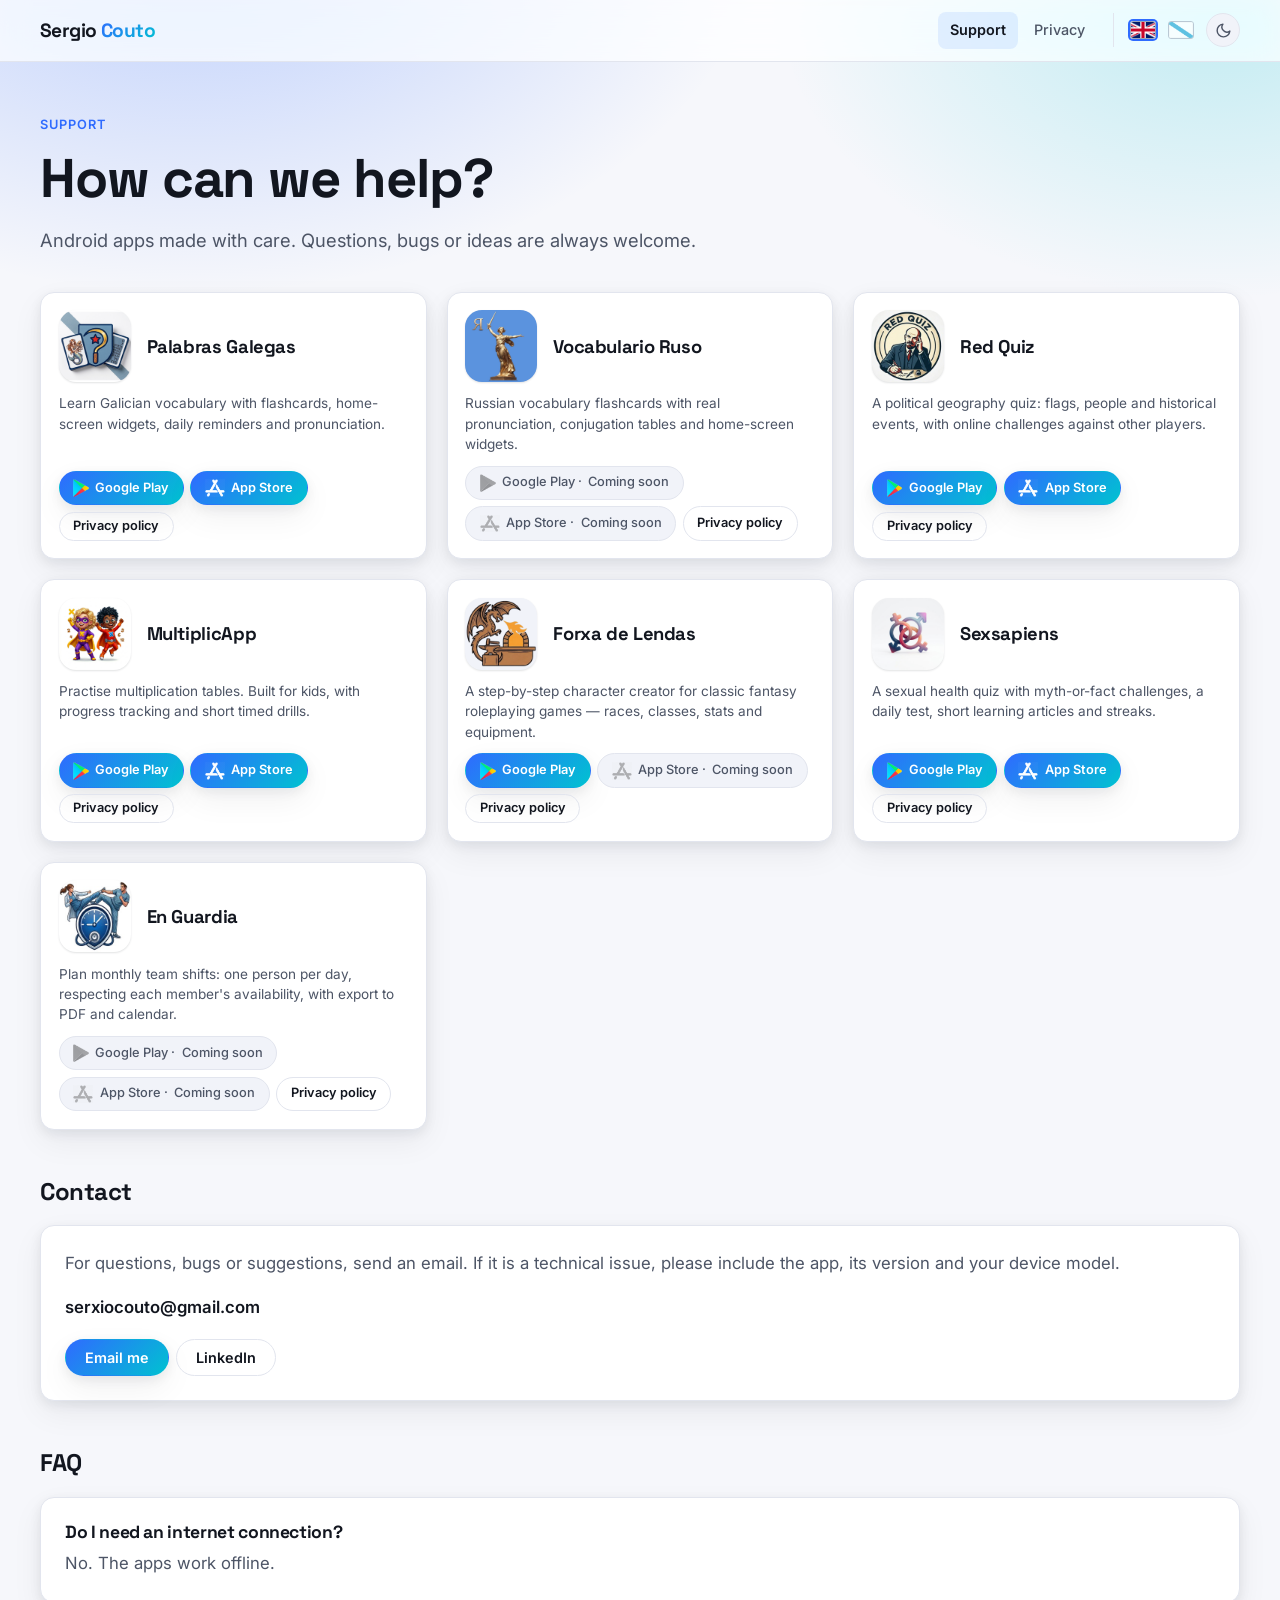
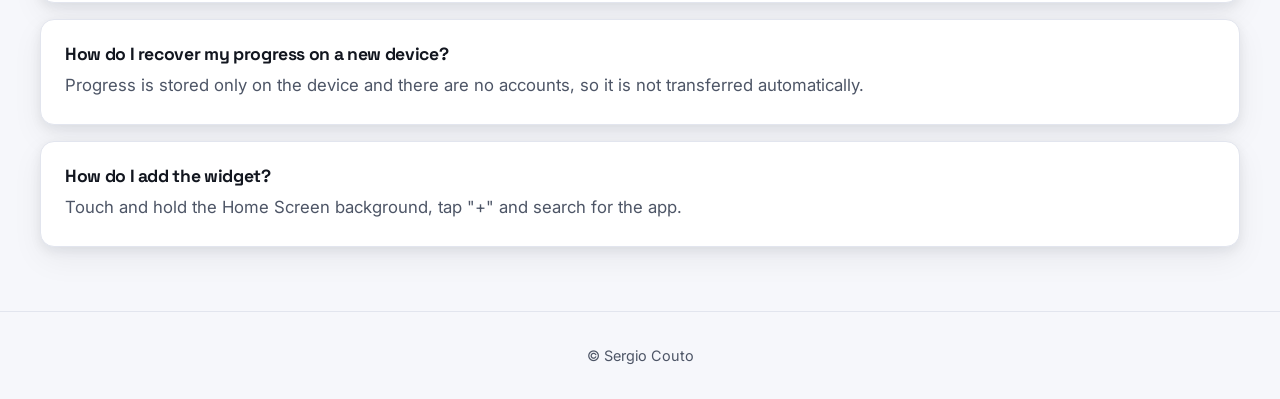
==== index.html @ 037d5708 "red quiz appstore" ====
<!doctype html>
<html lang="en"><head><meta charset="utf-8"><meta name="viewport" content="width=device-width,initial-scale=1">
<title>Support · Sergio Couto</title>
<meta name="description" content="Support for Palabras Galegas, Vocabulario Ruso, Red Quiz, MultiplicApp, Forxa de Lendas, Sexsapiens and En Guardia.">
<meta name="theme-color" content="#2f6bff">
<script>(function(){var t=null;try{t=localStorage.getItem("theme");}catch(e){}if(t==="dark"||t==="light"){document.documentElement.dataset.theme=t;}})();</script>
<link rel="preconnect" href="https://fonts.googleapis.com"><link rel="preconnect" href="https://fonts.gstatic.com" crossorigin>
<link rel="stylesheet" href="https://fonts.googleapis.com/css2?family=Inter:wght@400;500;600&family=Space+Grotesk:wght@600;700&display=swap">
<link rel="stylesheet" href="style.css">
<script src="app.js" defer></script>
</head><body>
<header class="site-header"><div class="header-inner">
<a class="wordmark" href="index.html">Sergio <span>Couto</span></a>
<nav>
<a href="index.html" aria-current="page" data-i18n="navSupport">Support</a>
<a href="privacy.html" data-i18n="navPrivacy">Privacy</a>
</nav>
<div class="controls">
<div class="lang" role="group" data-i18n-aria="langLabel" aria-label="Language">
<button type="button" data-lang="en" aria-pressed="false" aria-label="English"><img src="images/uk.png" alt="English" width="26" height="18"></button>
<button type="button" data-lang="gl" aria-pressed="false" aria-label="Galego"><img src="images/gz.png" alt="Galego" width="26" height="18"></button>
</div>
<button type="button" class="theme" data-i18n-aria="themeLabel" aria-label="Switch between light and dark theme">
<svg class="moon" viewBox="0 0 24 24" fill="none" stroke="currentColor" stroke-width="2" stroke-linecap="round" stroke-linejoin="round" aria-hidden="true"><path d="M21 12.79A9 9 0 1 1 11.21 3 7 7 0 0 0 21 12.79z"/></svg>
<svg class="sun" viewBox="0 0 24 24" fill="none" stroke="currentColor" stroke-width="2" stroke-linecap="round" stroke-linejoin="round" aria-hidden="true"><circle cx="12" cy="12" r="4"/><path d="M12 2v2M12 20v2M4.93 4.93l1.41 1.41M17.66 17.66l1.41 1.41M2 12h2M20 12h2M6.34 17.66l-1.41 1.41M19.07 4.93l-1.41 1.41"/></svg>
</button></div></div></header>
<main>
<span class="eyebrow" data-i18n="sEyebrow">Support</span>
<h1 data-i18n="sTitle">How can we help?</h1>
<p class="lead" data-i18n="sLead">Android apps made with care. Questions, bugs or ideas are always welcome.</p>
<div class="apps">
<article class="app"><div class="app-head"><img src="images/galician.png" alt="" width="56" height="56"><h3>Palabras Galegas</h3></div>
<p data-i18n="dGal">Learn Galician vocabulary with flashcards, home-screen widgets, daily reminders and pronunciation.</p>
<div class="stores"><a class="btn btn--primary" href="https://play.google.com/store/apps/details?id=com.cards.galician" target="_blank" rel="noopener noreferrer"><img class="store-ico" src="images/google-play.png" alt="" aria-hidden="true">Google Play</a><a class="btn btn--primary" href="https://apps.apple.com/app/id6819353500" target="_blank" rel="noopener noreferrer"><img class="store-ico" src="images/app-store.png" alt="" aria-hidden="true">App Store</a><a class="btn btn--ghost" href="privacy-palabras-galegas.html" data-i18n="btnPriv">Privacy policy</a></div></article>
<article class="app"><div class="app-head"><img src="images/russian.png" alt="" width="56" height="56"><h3>Vocabulario Ruso</h3></div>
<p data-i18n="dRus">Russian vocabulary flashcards with real pronunciation, conjugation tables and home-screen widgets.</p>
<div class="stores"><span class="btn btn--soon" aria-disabled="true"><img class="store-ico" src="images/google-play.png" alt="" aria-hidden="true">Google Play · <span data-i18n="soon">Coming soon</span></span><span class="btn btn--soon" aria-disabled="true"><img class="store-ico" src="images/app-store.png" alt="" aria-hidden="true">App Store · <span data-i18n="soon">Coming soon</span></span><a class="btn btn--ghost" href="privacy-vocabulario-ruso.html" data-i18n="btnPriv">Privacy policy</a></div></article>
<article class="app"><div class="app-head"><img src="images/redquiz.png" alt="" width="56" height="56"><h3>Red Quiz</h3></div>
<p data-i18n="dRed">A political geography quiz: flags, people and historical events, with online challenges against other players.</p>
<div class="stores"><a class="btn btn--primary" href="https://play.google.com/store/apps/details?id=com.redquiz" target="_blank" rel="noopener noreferrer"><img class="store-ico" src="images/google-play.png" alt="" aria-hidden="true">Google Play</a><a class="btn btn--primary" href="https://apps.apple.com/app/id6819597743" target="_blank" rel="noopener noreferrer"><img class="store-ico" src="images/app-store.png" alt="" aria-hidden="true">App Store</a><a class="btn btn--ghost" href="privacy-red-quiz.html" data-i18n="btnPriv">Privacy policy</a></div></article>
<article class="app"><div class="app-head"><img src="images/multiplica.png" alt="" width="56" height="56"><h3>MultiplicApp</h3></div>
<p data-i18n="dMul">Practise multiplication tables. Built for kids, with progress tracking and short timed drills.</p>
<div class="stores"><a class="btn btn--primary" href="https://play.google.com/store/apps/details?id=com.aprende.multiplica" target="_blank" rel="noopener noreferrer"><img class="store-ico" src="images/google-play.png" alt="" aria-hidden="true">Google Play</a><a class="btn btn--primary" href="https://apps.apple.com/app/id6820930374" target="_blank" rel="noopener noreferrer"><img class="store-ico" src="images/app-store.png" alt="" aria-hidden="true">App Store</a><a class="btn btn--ghost" href="privacy-multiplicapp.html" data-i18n="btnPriv">Privacy policy</a></div></article>
<article class="app"><div class="app-head"><img src="images/forxarpg.png" alt="" width="56" height="56"><h3>Forxa de Lendas</h3></div>
<p data-i18n="dFor">A step-by-step character creator for classic fantasy roleplaying games — races, classes, stats and equipment.</p>
<div class="stores"><a class="btn btn--primary" href="https://play.google.com/store/apps/details?id=com.forja.rpg" target="_blank" rel="noopener noreferrer"><img class="store-ico" src="images/google-play.png" alt="" aria-hidden="true">Google Play</a><span class="btn btn--soon" aria-disabled="true"><img class="store-ico" src="images/app-store.png" alt="" aria-hidden="true">App Store · <span data-i18n="soon">Coming soon</span></span><a class="btn btn--ghost" href="privacy-forxa-de-lendas.html" data-i18n="btnPriv">Privacy policy</a></div></article>
<article class="app"><div class="app-head"><img src="images/sexsapiens.png" alt="" width="56" height="56"><h3>Sexsapiens</h3></div>
<p data-i18n="dSex">A sexual health quiz with myth-or-fact challenges, a daily test, short learning articles and streaks.</p>
<div class="stores"><a class="btn btn--primary" href="https://play.google.com/store/apps/details?id=com.sexsapiens" target="_blank" rel="noopener noreferrer"><img class="store-ico" src="images/google-play.png" alt="" aria-hidden="true">Google Play</a><a class="btn btn--primary" href="https://apps.apple.com/app/id6820930297" target="_blank" rel="noopener noreferrer"><img class="store-ico" src="images/app-store.png" alt="" aria-hidden="true">App Store</a><a class="btn btn--ghost" href="privacy-sexsapiens.html" data-i18n="btnPriv">Privacy policy</a></div></article>
<article class="app"><div class="app-head"><img src="images/enguardia.png" alt="" width="56" height="56"><h3>En Guardia</h3></div>
<p data-i18n="dEng">Plan monthly team shifts: one person per day, respecting each member's availability, with export to PDF and calendar.</p>
<div class="stores"><span class="btn btn--soon" aria-disabled="true"><img class="store-ico" src="images/google-play.png" alt="" aria-hidden="true">Google Play · <span data-i18n="soon">Coming soon</span></span><span class="btn btn--soon" aria-disabled="true"><img class="store-ico" src="images/app-store.png" alt="" aria-hidden="true">App Store · <span data-i18n="soon">Coming soon</span></span><a class="btn btn--ghost" href="privacy-en-guardia.html" data-i18n="btnPriv">Privacy policy</a></div></article>
</div>
<h2 data-i18n="sContactTitle">Contact</h2>
<div class="card"><p data-i18n="sContactText">For questions, bugs or suggestions, send an email. If it is a technical issue, please include the app, its version and your device model.</p>
<p class="mail">serxiocouto@gmail.com</p>
<div class="stores"><a class="btn btn--primary" href="mailto:serxiocouto@gmail.com" data-i18n="sContactBtn">Email me</a><a class="btn btn--ghost" href="https://www.linkedin.com/in/sergiocoutocatoira" target="_blank" rel="noopener noreferrer">LinkedIn</a></div></div>
<h2 data-i18n="sFaqTitle">FAQ</h2>
<div class="card"><h3 data-i18n="q1">Do I need an internet connection?</h3><p data-i18n="a1">No. The apps work offline.</p></div>
<div class="card"><h3 data-i18n="q2">How do I recover my progress on a new device?</h3><p data-i18n="a2">Progress is stored only on the device and there are no accounts, so it is not transferred automatically.</p></div>
<div class="card"><h3 data-i18n="q3">How do I add the widget?</h3><p data-i18n="a3">Touch and hold the Home Screen background, tap "+" and search for the app.</p></div>
</main>
<footer data-i18n="footer">© Sergio Couto</footer>
</body></html>
---- style.css ----
:root{color-scheme:light;--bg:#f6f7fb;--surface:#fff;--surface-2:#f1f3f9;--border:#e2e5ee;--text:#12161f;--muted:#4d5566;--accent:#2f6bff;--accent-2:#00c2d1;--accent-hover:#1d51d6;--accent-soft:rgba(47,107,255,.10);--header-bg:rgba(255,255,255,.72);--glow-1:rgba(47,107,255,.30);--glow-2:rgba(0,194,209,.22);--shadow:0 4px 12px rgba(18,22,31,.07),0 12px 32px rgba(18,22,31,.06);--grad:linear-gradient(135deg,var(--accent),var(--accent-2));--radius:14px;--font:'Inter',system-ui,-apple-system,'Segoe UI',Roboto,sans-serif;--display:'Space Grotesk','Inter',system-ui,sans-serif}
@media(prefers-color-scheme:dark){:root:not([data-theme=light]){color-scheme:dark;--bg:#0b0f19;--surface:#141a26;--surface-2:#1b2231;--border:#252d3d;--text:#e9ecf3;--muted:#a3abbd;--accent:#5c8dff;--accent-2:#2fd8e6;--accent-hover:#82a8ff;--accent-soft:rgba(92,141,255,.16);--header-bg:rgba(11,15,25,.72);--glow-1:rgba(92,141,255,.30);--glow-2:rgba(47,216,230,.20);--shadow:0 4px 12px rgba(0,0,0,.5),0 12px 32px rgba(0,0,0,.4)}}
:root[data-theme=dark]{color-scheme:dark;--bg:#0b0f19;--surface:#141a26;--surface-2:#1b2231;--border:#252d3d;--text:#e9ecf3;--muted:#a3abbd;--accent:#5c8dff;--accent-2:#2fd8e6;--accent-hover:#82a8ff;--accent-soft:rgba(92,141,255,.16);--header-bg:rgba(11,15,25,.72);--glow-1:rgba(92,141,255,.30);--glow-2:rgba(47,216,230,.20);--shadow:0 4px 12px rgba(0,0,0,.5),0 12px 32px rgba(0,0,0,.4)}
*,*::before,*::after{box-sizing:border-box}
body{margin:0;min-height:100vh;display:flex;flex-direction:column;background:var(--bg) radial-gradient(60rem 40rem at 15% -10%,var(--glow-1),transparent 60%) no-repeat fixed;background-image:radial-gradient(60rem 40rem at 15% -10%,var(--glow-1),transparent 60%),radial-gradient(50rem 34rem at 95% 0,var(--glow-2),transparent 55%);color:var(--text);font:1.05rem/1.65 var(--font);-webkit-font-smoothing:antialiased}
h1,h2,h3{font-family:var(--display);line-height:1.15;letter-spacing:-.02em;margin:0}
p{margin:0}
a{color:var(--accent);text-underline-offset:3px}a:hover{color:var(--accent-hover)}
.site-header{position:sticky;top:0;z-index:10;background:var(--header-bg);backdrop-filter:saturate(180%) blur(14px);-webkit-backdrop-filter:saturate(180%) blur(14px);border-bottom:1px solid var(--border)}
.header-inner{max-width:880px;margin:0 auto;padding:.75rem 1.25rem;display:flex;align-items:center;gap:1rem;flex-wrap:wrap}
.wordmark{font:700 1.2rem var(--display);letter-spacing:-.03em;color:var(--text);text-decoration:none;margin-right:auto}
.wordmark span{background:var(--grad);-webkit-background-clip:text;background-clip:text;color:transparent}
nav{display:flex;gap:.25rem}
nav a{color:var(--muted);text-decoration:none;font-size:.9rem;font-weight:500;padding:.4rem .75rem;border-radius:8px}
nav a:hover{color:var(--text);background:var(--accent-soft)}
nav a[aria-current=page]{color:var(--text);font-weight:600;background:var(--accent-soft)}
.controls{display:flex;align-items:center;gap:.5rem;padding-left:.75rem;border-left:1px solid var(--border)}
.lang{display:flex;gap:.25rem}
.lang button{background:none;border:0;padding:.25rem;cursor:pointer;line-height:0;border-radius:8px}
.lang img{width:26px;height:18px;object-fit:cover;border-radius:3px;border:1px solid rgba(128,138,160,.75);opacity:.6;transition:opacity .2s}
.lang button:hover img,.lang button[aria-pressed=true] img{opacity:1}
.lang button[aria-pressed=true] img{box-shadow:0 0 0 2px var(--accent)}
.theme{display:inline-flex;align-items:center;justify-content:center;width:34px;height:34px;padding:0;background:var(--surface-2);border:1px solid var(--border);border-radius:999px;color:var(--muted);cursor:pointer}
.theme:hover{color:var(--accent);border-color:var(--accent)}
.theme svg{width:17px;height:17px}.theme .sun{display:none}
@media(prefers-color-scheme:dark){:root:not([data-theme=light]) .theme .sun{display:block}:root:not([data-theme=light]) .theme .moon{display:none}}
:root[data-theme=dark] .theme .sun{display:block}:root[data-theme=dark] .theme .moon{display:none}
:root[data-theme=light] .theme .sun{display:none}:root[data-theme=light] .theme .moon{display:block}
a:focus-visible,button:focus-visible{outline:2px solid var(--accent);outline-offset:2px}
main{width:100%;max-width:880px;margin:0 auto;padding:3rem 1.25rem 4rem;flex:1}
.eyebrow{display:inline-block;font-size:.8rem;font-weight:600;letter-spacing:.08em;text-transform:uppercase;color:var(--accent);margin-bottom:.75rem}
h1{font-size:clamp(2.1rem,1.6rem + 2.6vw,3.4rem);margin-bottom:1rem}
h1 .accent{background:var(--grad);-webkit-background-clip:text;background-clip:text;color:transparent}
.lead{font-size:1.15rem;color:var(--muted);max-width:60ch}
h2{font-size:1.5rem;margin:3rem 0 1.25rem}
.card{background:var(--surface);border:1px solid var(--border);border-radius:var(--radius);padding:1.5rem;box-shadow:var(--shadow)}
.card+.card{margin-top:1rem}
.card h3{font-size:1.1rem;margin-bottom:.5rem}
.card p{color:var(--muted)}
.prose p{margin-bottom:1rem;color:var(--muted)}.prose strong{color:var(--text)}
.updated{font-size:.9rem;color:var(--muted);margin-bottom:1.5rem}
footer{text-align:center;padding:2rem 1rem;color:var(--muted);font-size:.9rem;border-top:1px solid var(--border)}
@media(max-width:560px){.controls{border-left:0;padding-left:0}}
.apps{display:grid;grid-template-columns:repeat(auto-fit,minmax(300px,1fr));gap:1.25rem;margin-top:2.25rem}
.app{display:flex;flex-direction:column;gap:.9rem;background:var(--surface);border:1px solid var(--border);border-radius:var(--radius);padding:1.4rem;box-shadow:var(--shadow)}
.app-head{display:flex;align-items:center;gap:1rem}
.app-head img{width:60px;height:60px;border-radius:14px;flex:none;box-shadow:0 1px 2px rgba(18,22,31,.12);background:var(--surface-2)}
.app h3{font-size:1.2rem}
.app p{color:var(--muted);font-size:.95rem;flex:1}
.stores{display:flex;flex-wrap:wrap;gap:.6rem}
.btn{display:inline-flex;align-items:center;justify-content:center;gap:.4rem;margin:0;padding:.65rem 1.2rem;font-size:.9rem;line-height:1;border:1px solid transparent;border-radius:999px;font-weight:600;text-decoration:none}
.btn--primary{background:var(--grad);color:#fff;box-shadow:var(--shadow)}
.btn--primary:hover{color:#fff;filter:brightness(1.08);transform:translateY(-1px)}
.btn--soon{border-color:var(--border);color:var(--muted);background:var(--surface-2);font-weight:500;cursor:default}
.card .btn{margin-top:1.25rem}
.prose ul{margin:0 0 1rem;padding-left:1.25rem;color:var(--muted)}.prose li{margin-bottom:.35rem}
.header-inner,main{max-width:1040px}
.apps{grid-template-columns:repeat(3,1fr);gap:1rem}
.app{padding:1.1rem;gap:.7rem}
.app-head{gap:.8rem}
.app-head img{width:48px;height:48px;border-radius:12px}
.app h3{font-size:1.05rem}
.app p{font-size:.85rem;line-height:1.5}
.stores{gap:.4rem}
.app .btn{padding:.45rem .85rem;font-size:.8rem}
@media(max-width:900px){.apps{grid-template-columns:repeat(2,1fr)}}
@media(max-width:560px){.apps{grid-template-columns:1fr}}
.header-inner,main{max-width:1240px}
.apps{gap:1.25rem}
.lead{max-width:70ch}
.app-head{gap:1rem}
.app-head img{width:72px;height:72px;border-radius:17px}
.app h3{font-size:1.15rem}
.btn--ghost{background:transparent;border-color:var(--border);color:var(--text)}
.btn--ghost:hover{color:var(--accent);border-color:var(--accent)}
.card .mail{color:var(--text);font-weight:600;margin-top:1rem}
.card .stores{margin-top:1.1rem}.card .stores .btn{margin-top:0}
.store-ico{height:1.4em;width:auto;flex:none}
.btn--soon .store-ico{opacity:.45;filter:grayscale(1) brightness(.35)}
.card .mail:first-child{margin-top:0}
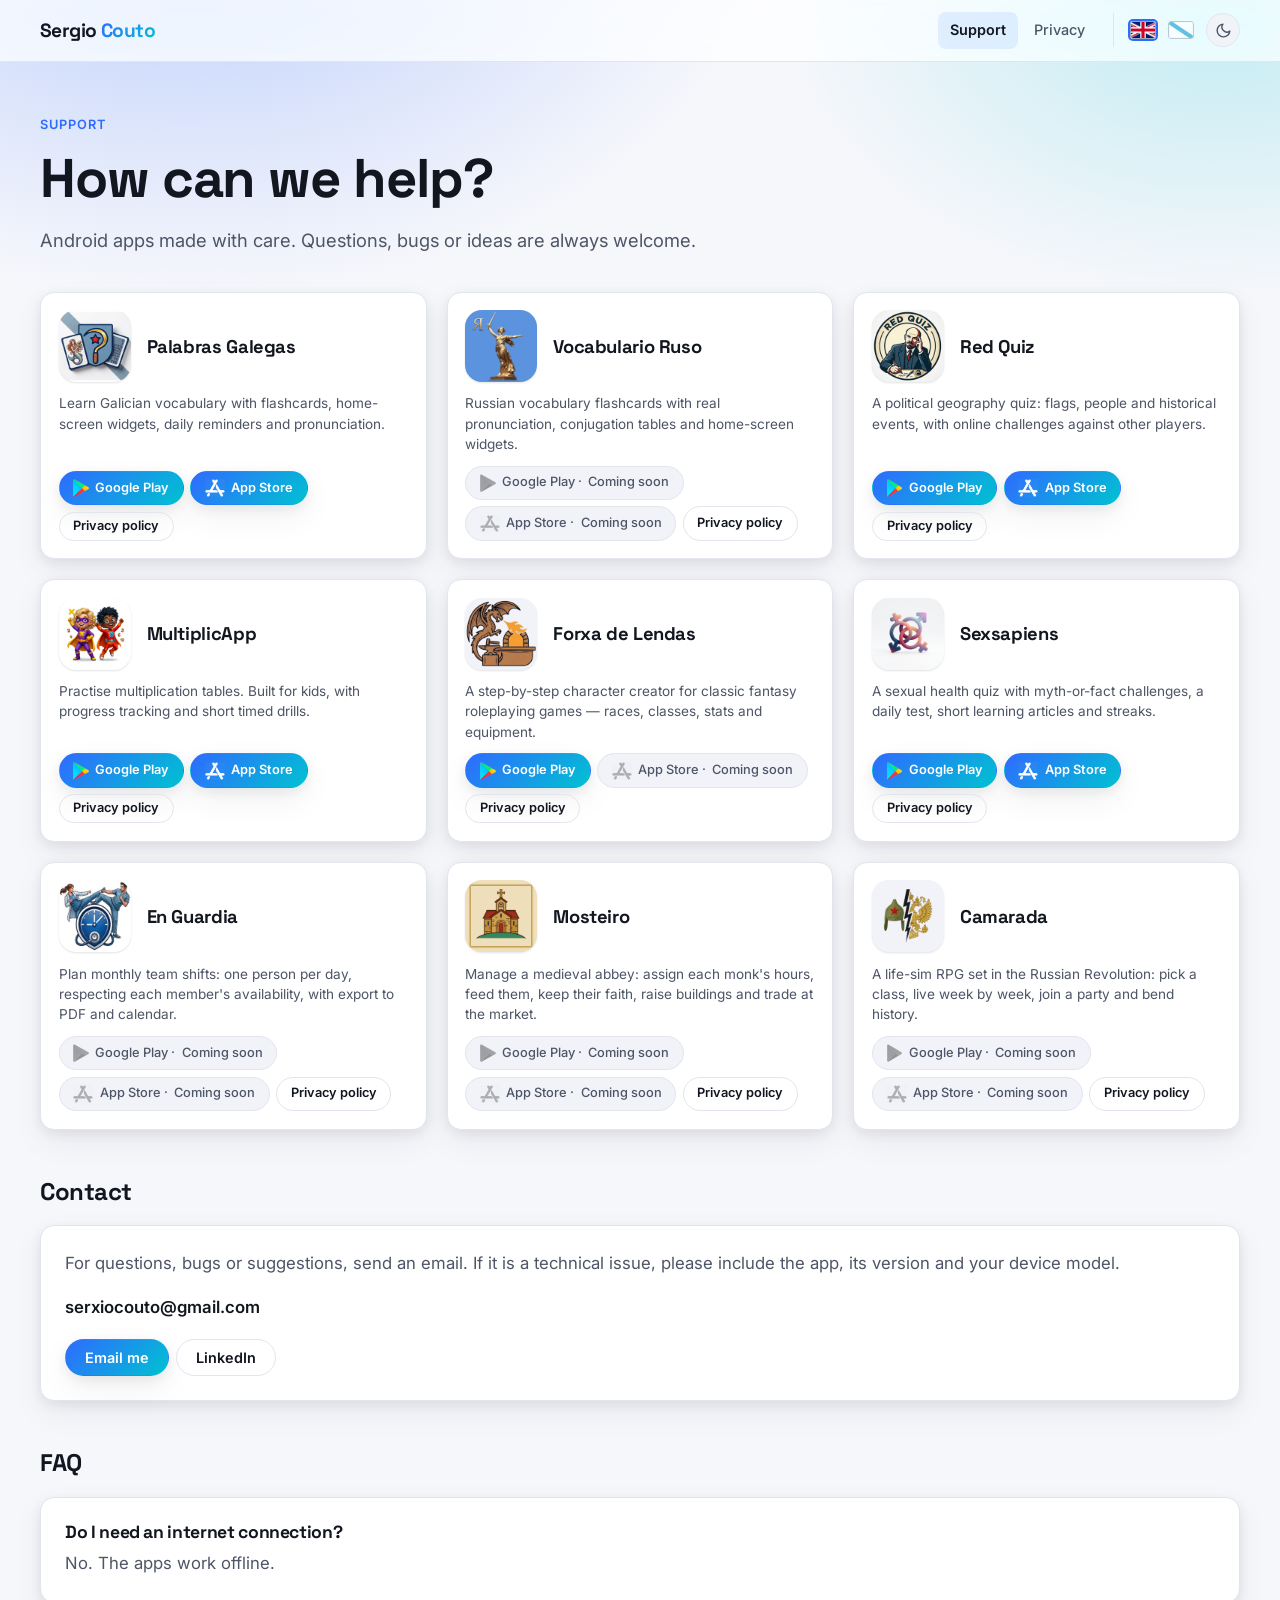
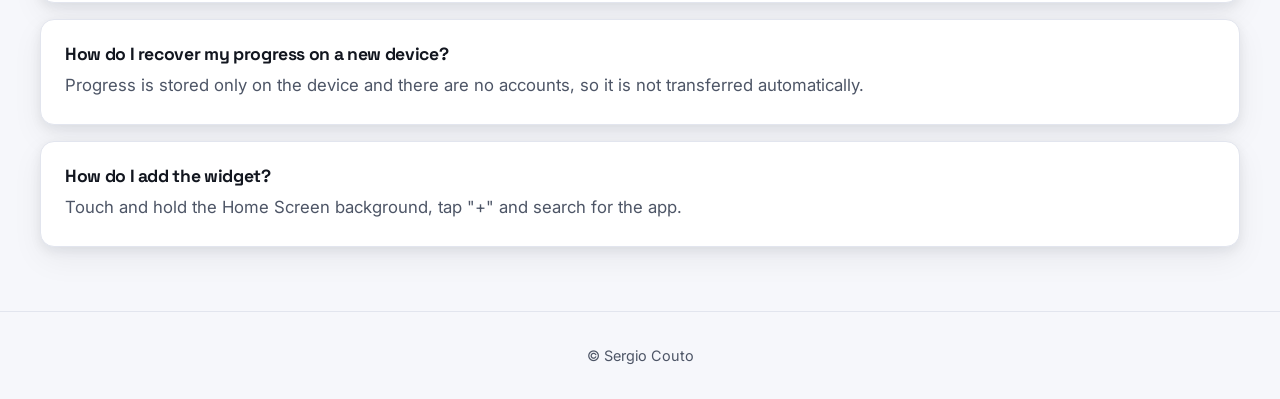
==== commit e537918c: "Add Mosteiro and Camarada apps and privacy policies Co-Authored-By: Claude Sonnet 5.5 <noreply@anthr" ====
--- a/index.html
+++ b/index.html
@@ -1,7 +1,7 @@
 <!doctype html>
 <html lang="en"><head><meta charset="utf-8"><meta name="viewport" content="width=device-width,initial-scale=1">
 <title>Support · Sergio Couto</title>
-<meta name="description" content="Support for Palabras Galegas, Vocabulario Ruso, Red Quiz, MultiplicApp, Forxa de Lendas, Sexsapiens and En Guardia.">
+<meta name="description" content="Support for Palabras Galegas, Vocabulario Ruso, Red Quiz, MultiplicApp, Forxa de Lendas, Sexsapiens, En Guardia, Mosteiro and Camarada.">
 <meta name="theme-color" content="#2f6bff">
 <script>(function(){var t=null;try{t=localStorage.getItem("theme");}catch(e){}if(t==="dark"||t==="light"){document.documentElement.dataset.theme=t;}})();</script>
 <link rel="preconnect" href="https://fonts.googleapis.com"><link rel="preconnect" href="https://fonts.gstatic.com" crossorigin>
@@ -50,6 +50,12 @@
 <article class="app"><div class="app-head"><img src="images/enguardia.png" alt="" width="56" height="56"><h3>En Guardia</h3></div>
 <p data-i18n="dEng">Plan monthly team shifts: one person per day, respecting each member's availability, with export to PDF and calendar.</p>
 <div class="stores"><span class="btn btn--soon" aria-disabled="true"><img class="store-ico" src="images/google-play.png" alt="" aria-hidden="true">Google Play · <span data-i18n="soon">Coming soon</span></span><span class="btn btn--soon" aria-disabled="true"><img class="store-ico" src="images/app-store.png" alt="" aria-hidden="true">App Store · <span data-i18n="soon">Coming soon</span></span><a class="btn btn--ghost" href="privacy-en-guardia.html" data-i18n="btnPriv">Privacy policy</a></div></article>
+<article class="app"><div class="app-head"><img src="images/mosteiro.png" alt="" width="56" height="56"><h3>Mosteiro</h3></div>
+<p data-i18n="dMos">Manage a medieval abbey: assign each monk's hours, feed them, keep their faith, raise buildings and trade at the market.</p>
+<div class="stores"><span class="btn btn--soon" aria-disabled="true"><img class="store-ico" src="images/google-play.png" alt="" aria-hidden="true">Google Play · <span data-i18n="soon">Coming soon</span></span><span class="btn btn--soon" aria-disabled="true"><img class="store-ico" src="images/app-store.png" alt="" aria-hidden="true">App Store · <span data-i18n="soon">Coming soon</span></span><a class="btn btn--ghost" href="privacy-mosteiro.html" data-i18n="btnPriv">Privacy policy</a></div></article>
+<article class="app"><div class="app-head"><img src="images/camarada.png" alt="" width="56" height="56"><h3>Camarada</h3></div>
+<p data-i18n="dCam">A life-sim RPG set in the Russian Revolution: pick a class, live week by week, join a party and bend history.</p>
+<div class="stores"><span class="btn btn--soon" aria-disabled="true"><img class="store-ico" src="images/google-play.png" alt="" aria-hidden="true">Google Play · <span data-i18n="soon">Coming soon</span></span><span class="btn btn--soon" aria-disabled="true"><img class="store-ico" src="images/app-store.png" alt="" aria-hidden="true">App Store · <span data-i18n="soon">Coming soon</span></span><a class="btn btn--ghost" href="privacy-camarada.html" data-i18n="btnPriv">Privacy policy</a></div></article>
 </div>
 <h2 data-i18n="sContactTitle">Contact</h2>
 <div class="card"><p data-i18n="sContactText">For questions, bugs or suggestions, send an email. If it is a technical issue, please include the app, its version and your device model.</p>
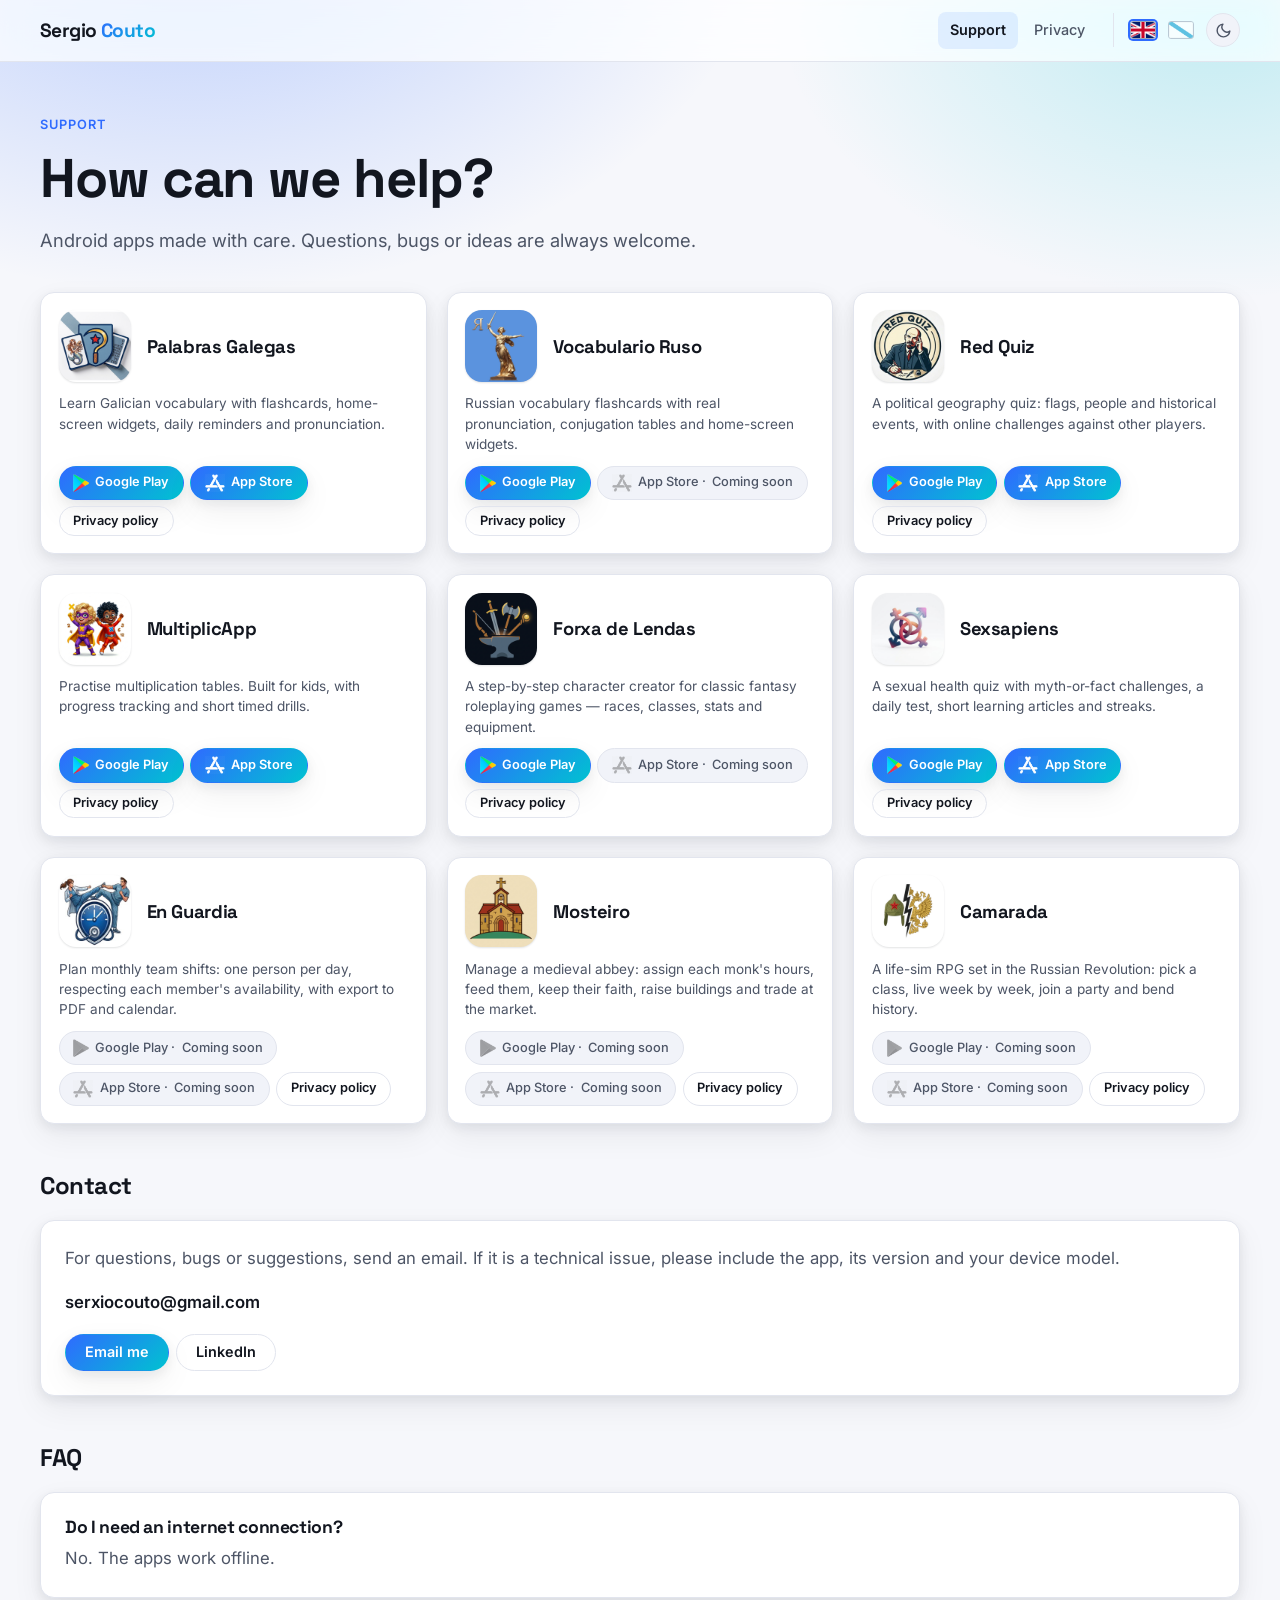
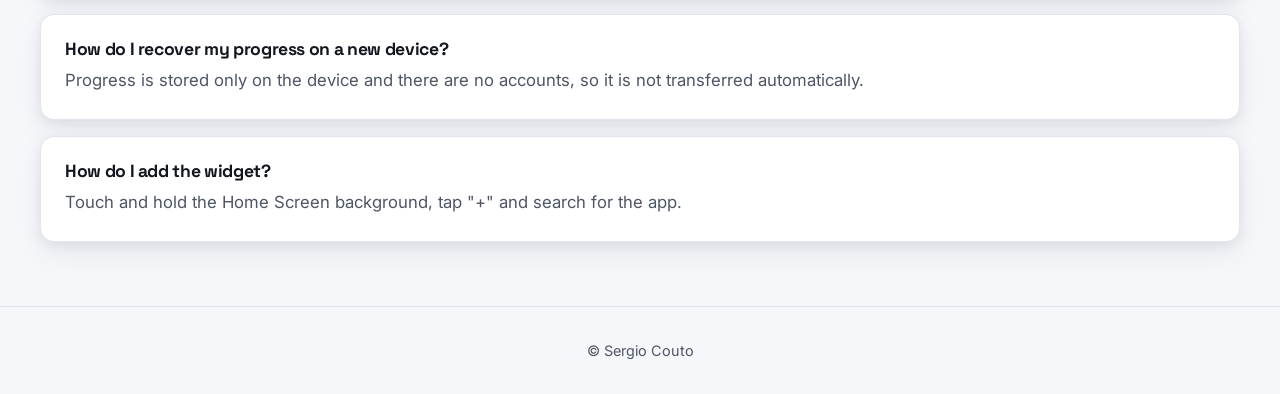
==== commit 0abe7038: "russian language app" ====
--- a/index.html
+++ b/index.html
@@ -34,7 +34,7 @@
 <div class="stores"><a class="btn btn--primary" href="https://play.google.com/store/apps/details?id=com.cards.galician" target="_blank" rel="noopener noreferrer"><img class="store-ico" src="images/google-play.png" alt="" aria-hidden="true">Google Play</a><a class="btn btn--primary" href="https://apps.apple.com/app/id6819353500" target="_blank" rel="noopener noreferrer"><img class="store-ico" src="images/app-store.png" alt="" aria-hidden="true">App Store</a><a class="btn btn--ghost" href="privacy-palabras-galegas.html" data-i18n="btnPriv">Privacy policy</a></div></article>
 <article class="app"><div class="app-head"><img src="images/russian.png" alt="" width="56" height="56"><h3>Vocabulario Ruso</h3></div>
 <p data-i18n="dRus">Russian vocabulary flashcards with real pronunciation, conjugation tables and home-screen widgets.</p>
-<div class="stores"><span class="btn btn--soon" aria-disabled="true"><img class="store-ico" src="images/google-play.png" alt="" aria-hidden="true">Google Play · <span data-i18n="soon">Coming soon</span></span><span class="btn btn--soon" aria-disabled="true"><img class="store-ico" src="images/app-store.png" alt="" aria-hidden="true">App Store · <span data-i18n="soon">Coming soon</span></span><a class="btn btn--ghost" href="privacy-vocabulario-ruso.html" data-i18n="btnPriv">Privacy policy</a></div></article>
+<div class="stores"><a class="btn btn--primary" href="https://play.google.com/store/apps/details?id=com.russian.vocabulary" target="_blank" rel="noopener noreferrer"><img class="store-ico" src="images/google-play.png" alt="" aria-hidden="true">Google Play</a><span class="btn btn--soon" aria-disabled="true"><img class="store-ico" src="images/app-store.png" alt="" aria-hidden="true">App Store · <span data-i18n="soon">Coming soon</span></span><a class="btn btn--ghost" href="privacy-vocabulario-ruso.html" data-i18n="btnPriv">Privacy policy</a></div></article>
 <article class="app"><div class="app-head"><img src="images/redquiz.png" alt="" width="56" height="56"><h3>Red Quiz</h3></div>
 <p data-i18n="dRed">A political geography quiz: flags, people and historical events, with online challenges against other players.</p>
 <div class="stores"><a class="btn btn--primary" href="https://play.google.com/store/apps/details?id=com.redquiz" target="_blank" rel="noopener noreferrer"><img class="store-ico" src="images/google-play.png" alt="" aria-hidden="true">Google Play</a><a class="btn btn--primary" href="https://apps.apple.com/app/id6819597743" target="_blank" rel="noopener noreferrer"><img class="store-ico" src="images/app-store.png" alt="" aria-hidden="true">App Store</a><a class="btn btn--ghost" href="privacy-red-quiz.html" data-i18n="btnPriv">Privacy policy</a></div></article>
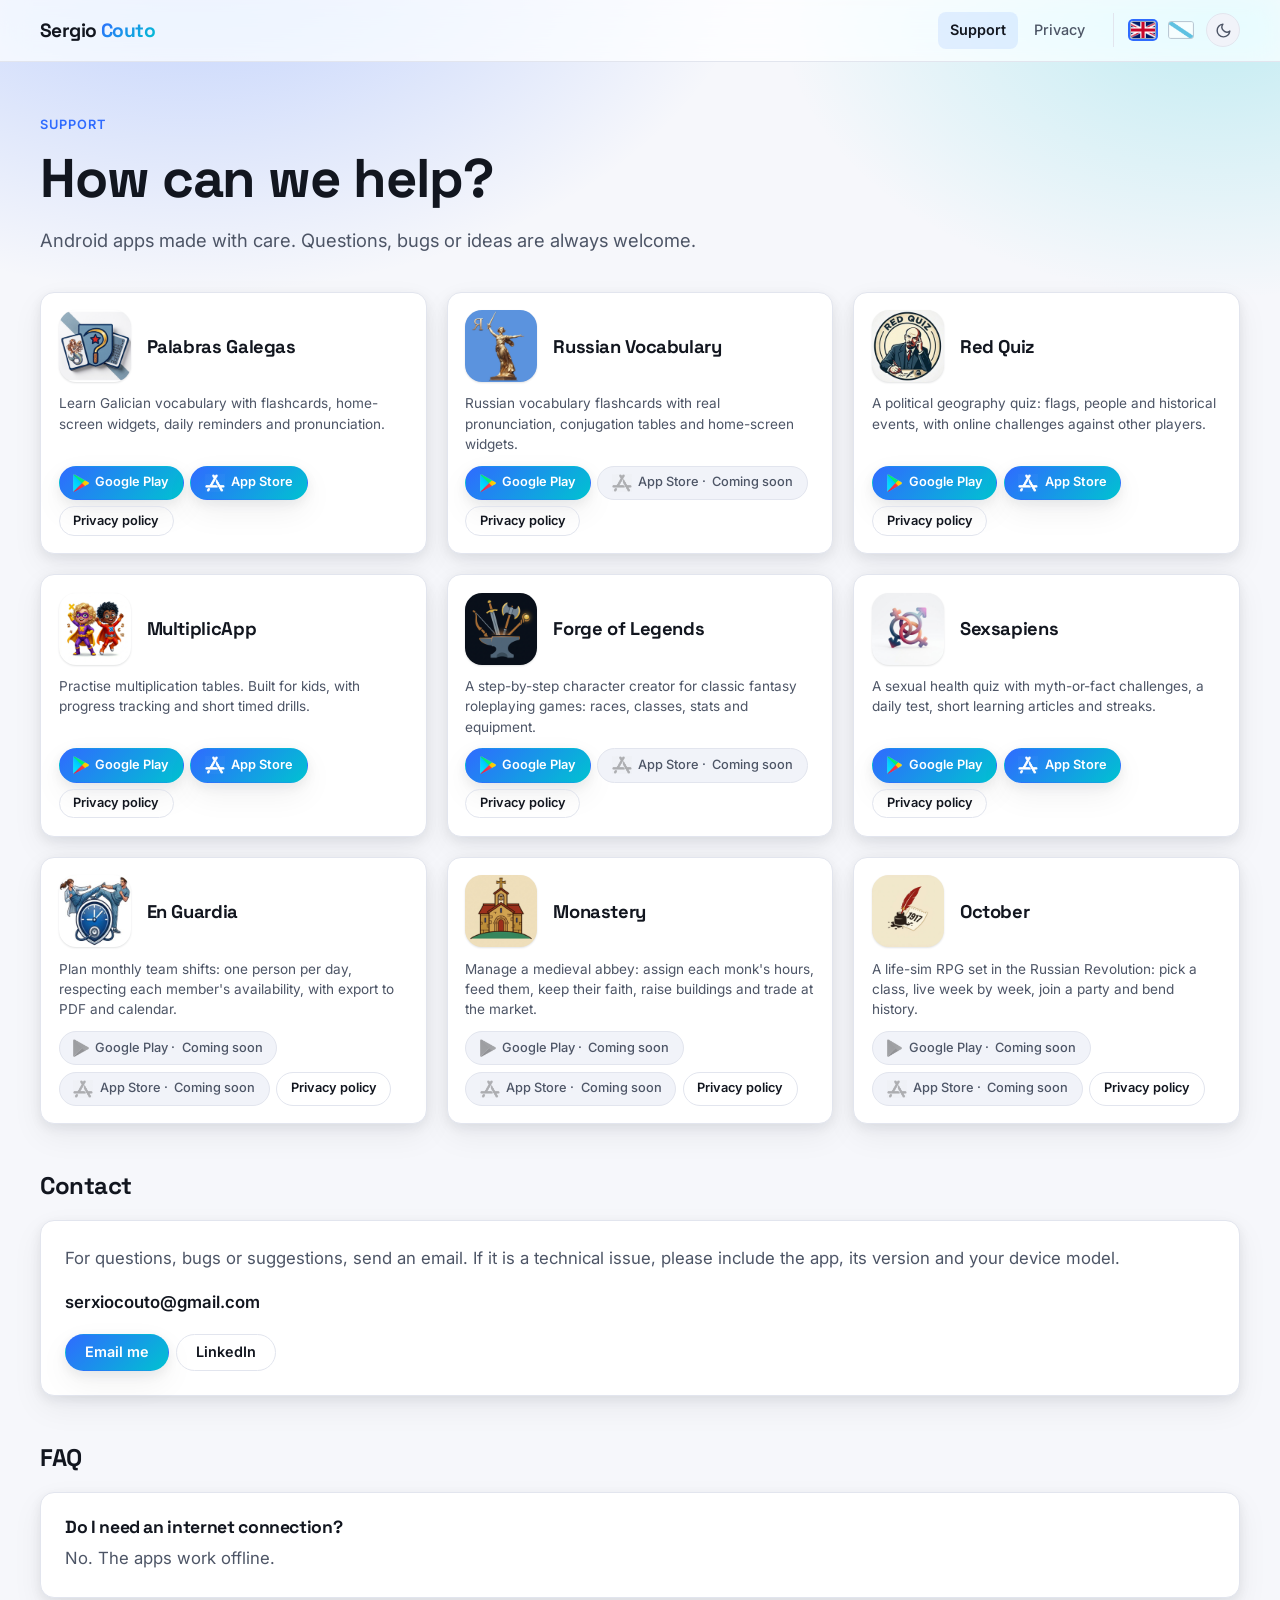
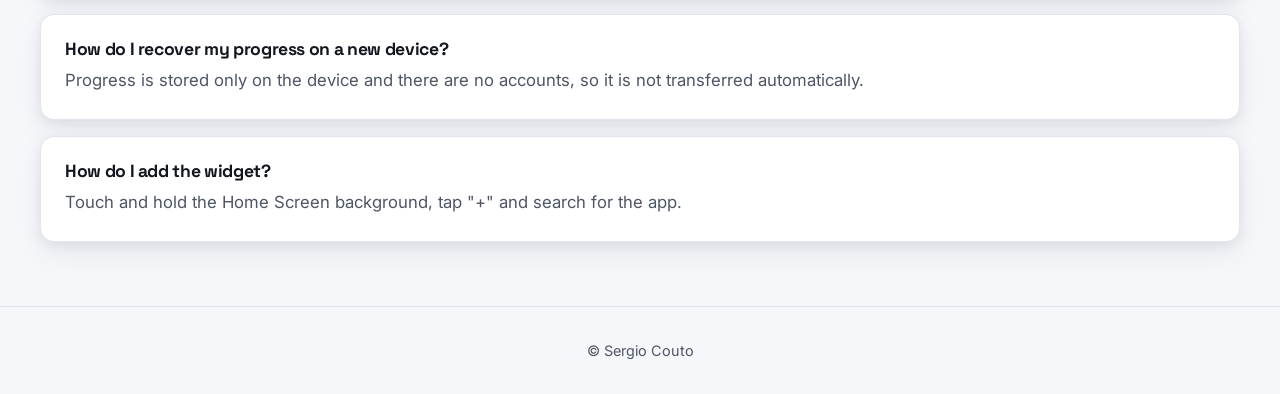
==== commit 61e4cf09: "support" ====
--- a/index.html
+++ b/index.html
@@ -1,7 +1,7 @@
 <!doctype html>
 <html lang="en"><head><meta charset="utf-8"><meta name="viewport" content="width=device-width,initial-scale=1">
 <title>Support · Sergio Couto</title>
-<meta name="description" content="Support for Palabras Galegas, Vocabulario Ruso, Red Quiz, MultiplicApp, Forxa de Lendas, Sexsapiens, En Guardia, Mosteiro and Camarada.">
+<meta name="description" content="Support for Palabras Galegas, Russian Vocabulary, Red Quiz, MultiplicApp, Forge of Legends, Sexsapiens, En Guardia, Monastery and October.">
 <meta name="theme-color" content="#2f6bff">
 <script>(function(){var t=null;try{t=localStorage.getItem("theme");}catch(e){}if(t==="dark"||t==="light"){document.documentElement.dataset.theme=t;}})();</script>
 <link rel="preconnect" href="https://fonts.googleapis.com"><link rel="preconnect" href="https://fonts.gstatic.com" crossorigin>
@@ -32,17 +32,17 @@
 <article class="app"><div class="app-head"><img src="images/galician.png" alt="" width="56" height="56"><h3>Palabras Galegas</h3></div>
 <p data-i18n="dGal">Learn Galician vocabulary with flashcards, home-screen widgets, daily reminders and pronunciation.</p>
 <div class="stores"><a class="btn btn--primary" href="https://play.google.com/store/apps/details?id=com.cards.galician" target="_blank" rel="noopener noreferrer"><img class="store-ico" src="images/google-play.png" alt="" aria-hidden="true">Google Play</a><a class="btn btn--primary" href="https://apps.apple.com/app/id6819353500" target="_blank" rel="noopener noreferrer"><img class="store-ico" src="images/app-store.png" alt="" aria-hidden="true">App Store</a><a class="btn btn--ghost" href="privacy-palabras-galegas.html" data-i18n="btnPriv">Privacy policy</a></div></article>
-<article class="app"><div class="app-head"><img src="images/russian.png" alt="" width="56" height="56"><h3>Vocabulario Ruso</h3></div>
+<article class="app"><div class="app-head"><img src="images/russian.png" alt="" width="56" height="56"><h3 data-i18n="nRus">Russian Vocabulary</h3></div>
 <p data-i18n="dRus">Russian vocabulary flashcards with real pronunciation, conjugation tables and home-screen widgets.</p>
 <div class="stores"><a class="btn btn--primary" href="https://play.google.com/store/apps/details?id=com.russian.vocabulary" target="_blank" rel="noopener noreferrer"><img class="store-ico" src="images/google-play.png" alt="" aria-hidden="true">Google Play</a><span class="btn btn--soon" aria-disabled="true"><img class="store-ico" src="images/app-store.png" alt="" aria-hidden="true">App Store · <span data-i18n="soon">Coming soon</span></span><a class="btn btn--ghost" href="privacy-vocabulario-ruso.html" data-i18n="btnPriv">Privacy policy</a></div></article>
-<article class="app"><div class="app-head"><img src="images/redquiz.png" alt="" width="56" height="56"><h3>Red Quiz</h3></div>
+<article class="app"><div class="app-head"><img src="images/redquiz.png" alt="" width="56" height="56"><h3 data-i18n="nRed">Red Quiz</h3></div>
 <p data-i18n="dRed">A political geography quiz: flags, people and historical events, with online challenges against other players.</p>
 <div class="stores"><a class="btn btn--primary" href="https://play.google.com/store/apps/details?id=com.redquiz" target="_blank" rel="noopener noreferrer"><img class="store-ico" src="images/google-play.png" alt="" aria-hidden="true">Google Play</a><a class="btn btn--primary" href="https://apps.apple.com/app/id6819597743" target="_blank" rel="noopener noreferrer"><img class="store-ico" src="images/app-store.png" alt="" aria-hidden="true">App Store</a><a class="btn btn--ghost" href="privacy-red-quiz.html" data-i18n="btnPriv">Privacy policy</a></div></article>
 <article class="app"><div class="app-head"><img src="images/multiplica.png" alt="" width="56" height="56"><h3>MultiplicApp</h3></div>
 <p data-i18n="dMul">Practise multiplication tables. Built for kids, with progress tracking and short timed drills.</p>
 <div class="stores"><a class="btn btn--primary" href="https://play.google.com/store/apps/details?id=com.aprende.multiplica" target="_blank" rel="noopener noreferrer"><img class="store-ico" src="images/google-play.png" alt="" aria-hidden="true">Google Play</a><a class="btn btn--primary" href="https://apps.apple.com/app/id6820930374" target="_blank" rel="noopener noreferrer"><img class="store-ico" src="images/app-store.png" alt="" aria-hidden="true">App Store</a><a class="btn btn--ghost" href="privacy-multiplicapp.html" data-i18n="btnPriv">Privacy policy</a></div></article>
-<article class="app"><div class="app-head"><img src="images/forxarpg.png" alt="" width="56" height="56"><h3>Forxa de Lendas</h3></div>
-<p data-i18n="dFor">A step-by-step character creator for classic fantasy roleplaying games — races, classes, stats and equipment.</p>
+<article class="app"><div class="app-head"><img src="images/forxarpg.png" alt="" width="56" height="56"><h3 data-i18n="nFor">Forge of Legends</h3></div>
+<p data-i18n="dFor">A step-by-step character creator for classic fantasy roleplaying games: races, classes, stats and equipment.</p>
 <div class="stores"><a class="btn btn--primary" href="https://play.google.com/store/apps/details?id=com.forja.rpg" target="_blank" rel="noopener noreferrer"><img class="store-ico" src="images/google-play.png" alt="" aria-hidden="true">Google Play</a><span class="btn btn--soon" aria-disabled="true"><img class="store-ico" src="images/app-store.png" alt="" aria-hidden="true">App Store · <span data-i18n="soon">Coming soon</span></span><a class="btn btn--ghost" href="privacy-forxa-de-lendas.html" data-i18n="btnPriv">Privacy policy</a></div></article>
 <article class="app"><div class="app-head"><img src="images/sexsapiens.png" alt="" width="56" height="56"><h3>Sexsapiens</h3></div>
 <p data-i18n="dSex">A sexual health quiz with myth-or-fact challenges, a daily test, short learning articles and streaks.</p>
@@ -50,12 +50,12 @@
 <article class="app"><div class="app-head"><img src="images/enguardia.png" alt="" width="56" height="56"><h3>En Guardia</h3></div>
 <p data-i18n="dEng">Plan monthly team shifts: one person per day, respecting each member's availability, with export to PDF and calendar.</p>
 <div class="stores"><span class="btn btn--soon" aria-disabled="true"><img class="store-ico" src="images/google-play.png" alt="" aria-hidden="true">Google Play · <span data-i18n="soon">Coming soon</span></span><span class="btn btn--soon" aria-disabled="true"><img class="store-ico" src="images/app-store.png" alt="" aria-hidden="true">App Store · <span data-i18n="soon">Coming soon</span></span><a class="btn btn--ghost" href="privacy-en-guardia.html" data-i18n="btnPriv">Privacy policy</a></div></article>
-<article class="app"><div class="app-head"><img src="images/mosteiro.png" alt="" width="56" height="56"><h3>Mosteiro</h3></div>
+<article class="app"><div class="app-head"><img src="images/mosteiro.png" alt="" width="56" height="56"><h3 data-i18n="nMos">Monastery</h3></div>
 <p data-i18n="dMos">Manage a medieval abbey: assign each monk's hours, feed them, keep their faith, raise buildings and trade at the market.</p>
 <div class="stores"><span class="btn btn--soon" aria-disabled="true"><img class="store-ico" src="images/google-play.png" alt="" aria-hidden="true">Google Play · <span data-i18n="soon">Coming soon</span></span><span class="btn btn--soon" aria-disabled="true"><img class="store-ico" src="images/app-store.png" alt="" aria-hidden="true">App Store · <span data-i18n="soon">Coming soon</span></span><a class="btn btn--ghost" href="privacy-mosteiro.html" data-i18n="btnPriv">Privacy policy</a></div></article>
-<article class="app"><div class="app-head"><img src="images/camarada.png" alt="" width="56" height="56"><h3>Camarada</h3></div>
-<p data-i18n="dCam">A life-sim RPG set in the Russian Revolution: pick a class, live week by week, join a party and bend history.</p>
-<div class="stores"><span class="btn btn--soon" aria-disabled="true"><img class="store-ico" src="images/google-play.png" alt="" aria-hidden="true">Google Play · <span data-i18n="soon">Coming soon</span></span><span class="btn btn--soon" aria-disabled="true"><img class="store-ico" src="images/app-store.png" alt="" aria-hidden="true">App Store · <span data-i18n="soon">Coming soon</span></span><a class="btn btn--ghost" href="privacy-camarada.html" data-i18n="btnPriv">Privacy policy</a></div></article>
+<article class="app"><div class="app-head"><img src="images/outubro.png" alt="" width="56" height="56"><h3 data-i18n="nOut">October</h3></div>
+<p data-i18n="dOut">A life-sim RPG set in the Russian Revolution: pick a class, live week by week, join a party and bend history.</p>
+<div class="stores"><span class="btn btn--soon" aria-disabled="true"><img class="store-ico" src="images/google-play.png" alt="" aria-hidden="true">Google Play · <span data-i18n="soon">Coming soon</span></span><span class="btn btn--soon" aria-disabled="true"><img class="store-ico" src="images/app-store.png" alt="" aria-hidden="true">App Store · <span data-i18n="soon">Coming soon</span></span><a class="btn btn--ghost" href="privacy-outubro.html" data-i18n="btnPriv">Privacy policy</a></div></article>
 </div>
 <h2 data-i18n="sContactTitle">Contact</h2>
 <div class="card"><p data-i18n="sContactText">For questions, bugs or suggestions, send an email. If it is a technical issue, please include the app, its version and your device model.</p>
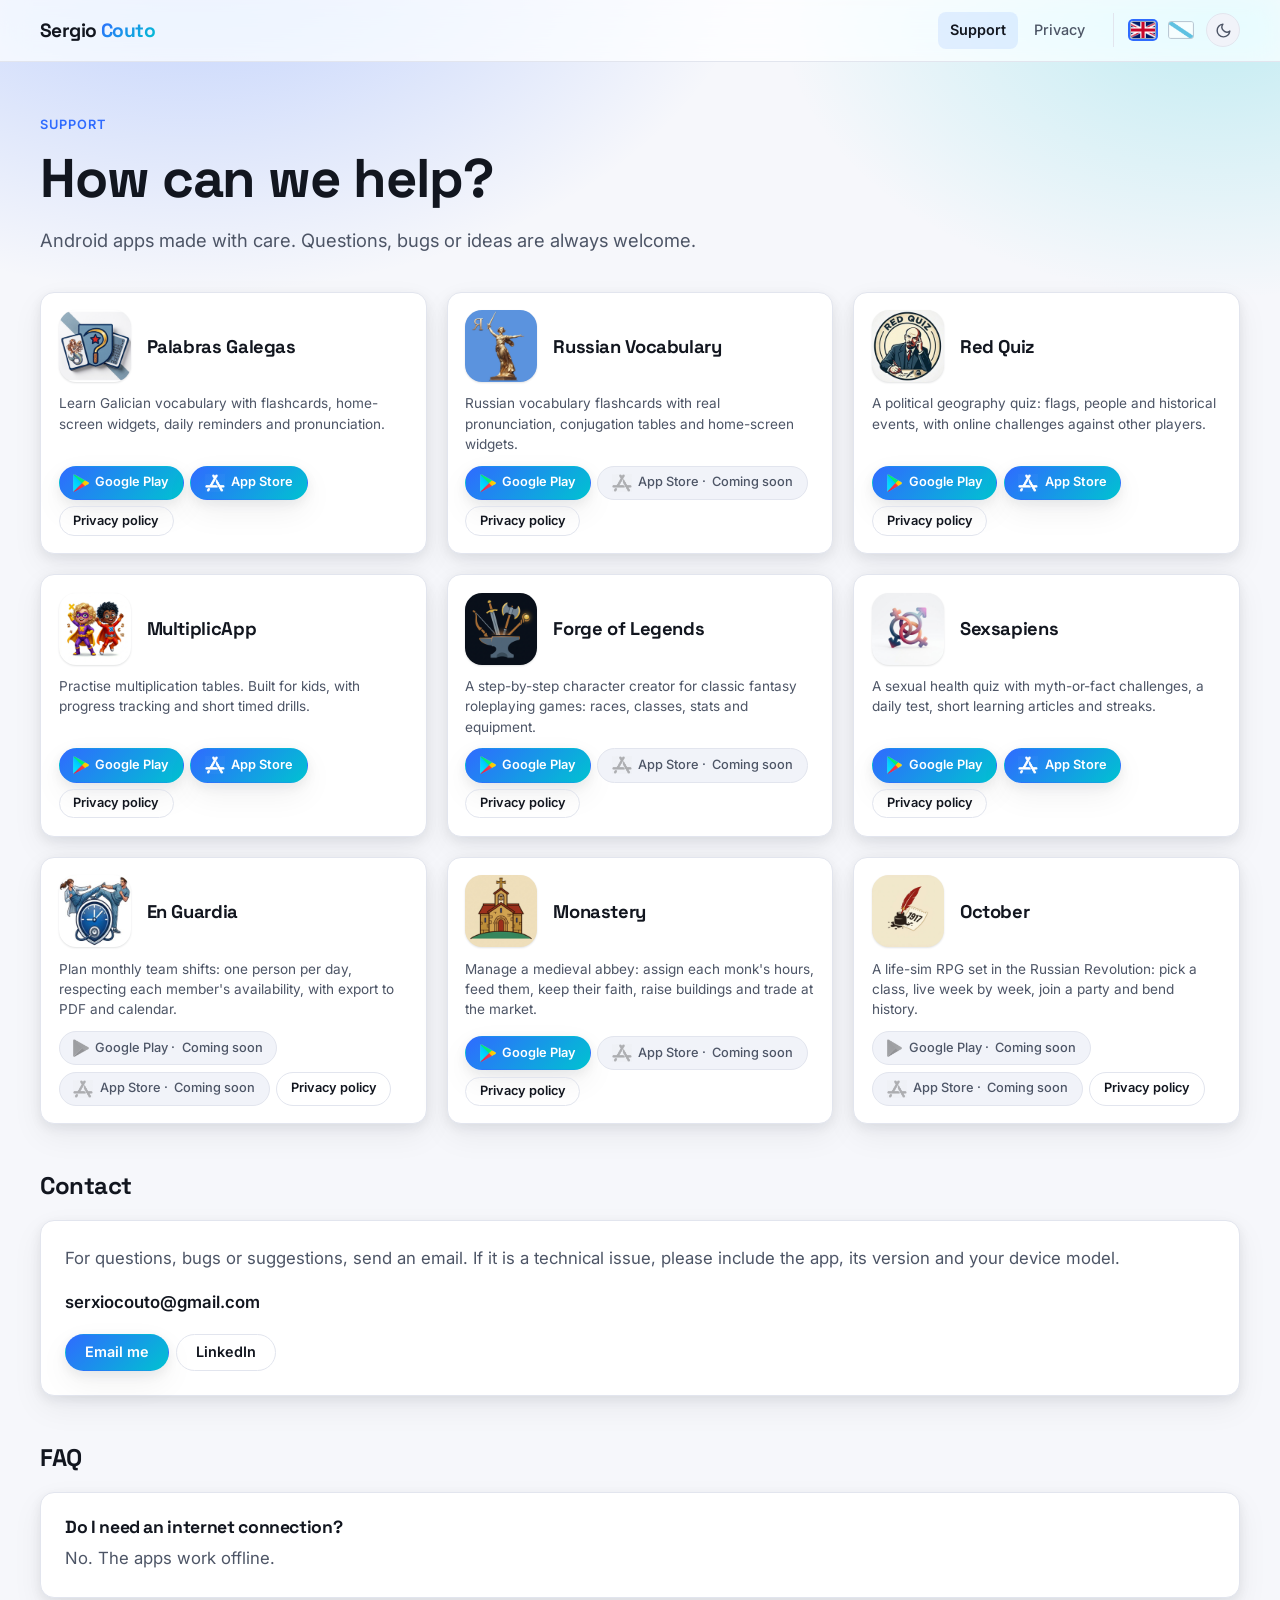
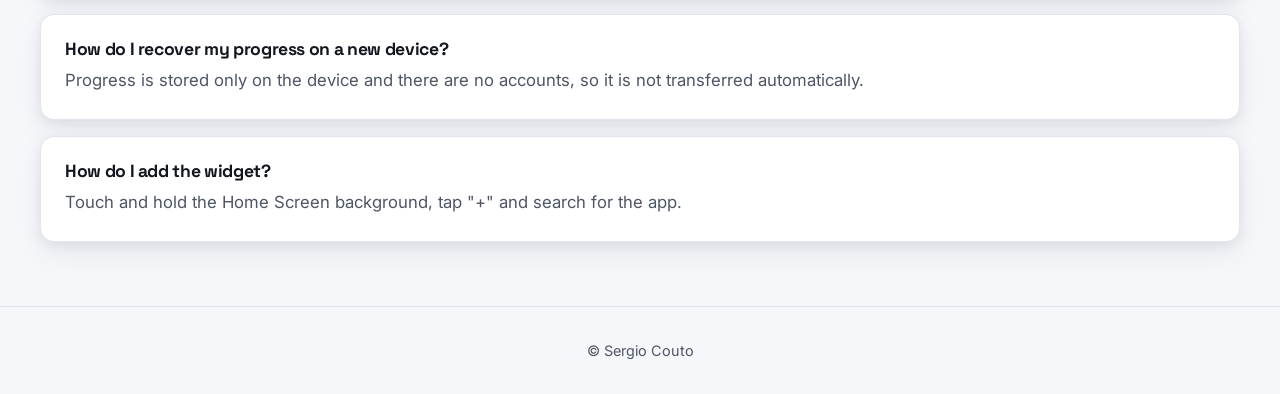
==== commit ae5d8b37: "mosteiro deployed" ====
--- a/index.html
+++ b/index.html
@@ -52,7 +52,7 @@
 <div class="stores"><span class="btn btn--soon" aria-disabled="true"><img class="store-ico" src="images/google-play.png" alt="" aria-hidden="true">Google Play · <span data-i18n="soon">Coming soon</span></span><span class="btn btn--soon" aria-disabled="true"><img class="store-ico" src="images/app-store.png" alt="" aria-hidden="true">App Store · <span data-i18n="soon">Coming soon</span></span><a class="btn btn--ghost" href="privacy-en-guardia.html" data-i18n="btnPriv">Privacy policy</a></div></article>
 <article class="app"><div class="app-head"><img src="images/mosteiro.png" alt="" width="56" height="56"><h3 data-i18n="nMos">Monastery</h3></div>
 <p data-i18n="dMos">Manage a medieval abbey: assign each monk's hours, feed them, keep their faith, raise buildings and trade at the market.</p>
-<div class="stores"><span class="btn btn--soon" aria-disabled="true"><img class="store-ico" src="images/google-play.png" alt="" aria-hidden="true">Google Play · <span data-i18n="soon">Coming soon</span></span><span class="btn btn--soon" aria-disabled="true"><img class="store-ico" src="images/app-store.png" alt="" aria-hidden="true">App Store · <span data-i18n="soon">Coming soon</span></span><a class="btn btn--ghost" href="privacy-mosteiro.html" data-i18n="btnPriv">Privacy policy</a></div></article>
+<div class="stores"><a class="btn btn--primary" href="https://play.google.com/store/apps/details?id=com.scouto.monastery" target="_blank" rel="noopener noreferrer"><img class="store-ico" src="images/google-play.png" alt="" aria-hidden="true">Google Play</a><span class="btn btn--soon" aria-disabled="true"><img class="store-ico" src="images/app-store.png" alt="" aria-hidden="true">App Store · <span data-i18n="soon">Coming soon</span></span><a class="btn btn--ghost" href="privacy-mosteiro.html" data-i18n="btnPriv">Privacy policy</a></div></article>
 <article class="app"><div class="app-head"><img src="images/outubro.png" alt="" width="56" height="56"><h3 data-i18n="nOut">October</h3></div>
 <p data-i18n="dOut">A life-sim RPG set in the Russian Revolution: pick a class, live week by week, join a party and bend history.</p>
 <div class="stores"><span class="btn btn--soon" aria-disabled="true"><img class="store-ico" src="images/google-play.png" alt="" aria-hidden="true">Google Play · <span data-i18n="soon">Coming soon</span></span><span class="btn btn--soon" aria-disabled="true"><img class="store-ico" src="images/app-store.png" alt="" aria-hidden="true">App Store · <span data-i18n="soon">Coming soon</span></span><a class="btn btn--ghost" href="privacy-outubro.html" data-i18n="btnPriv">Privacy policy</a></div></article>
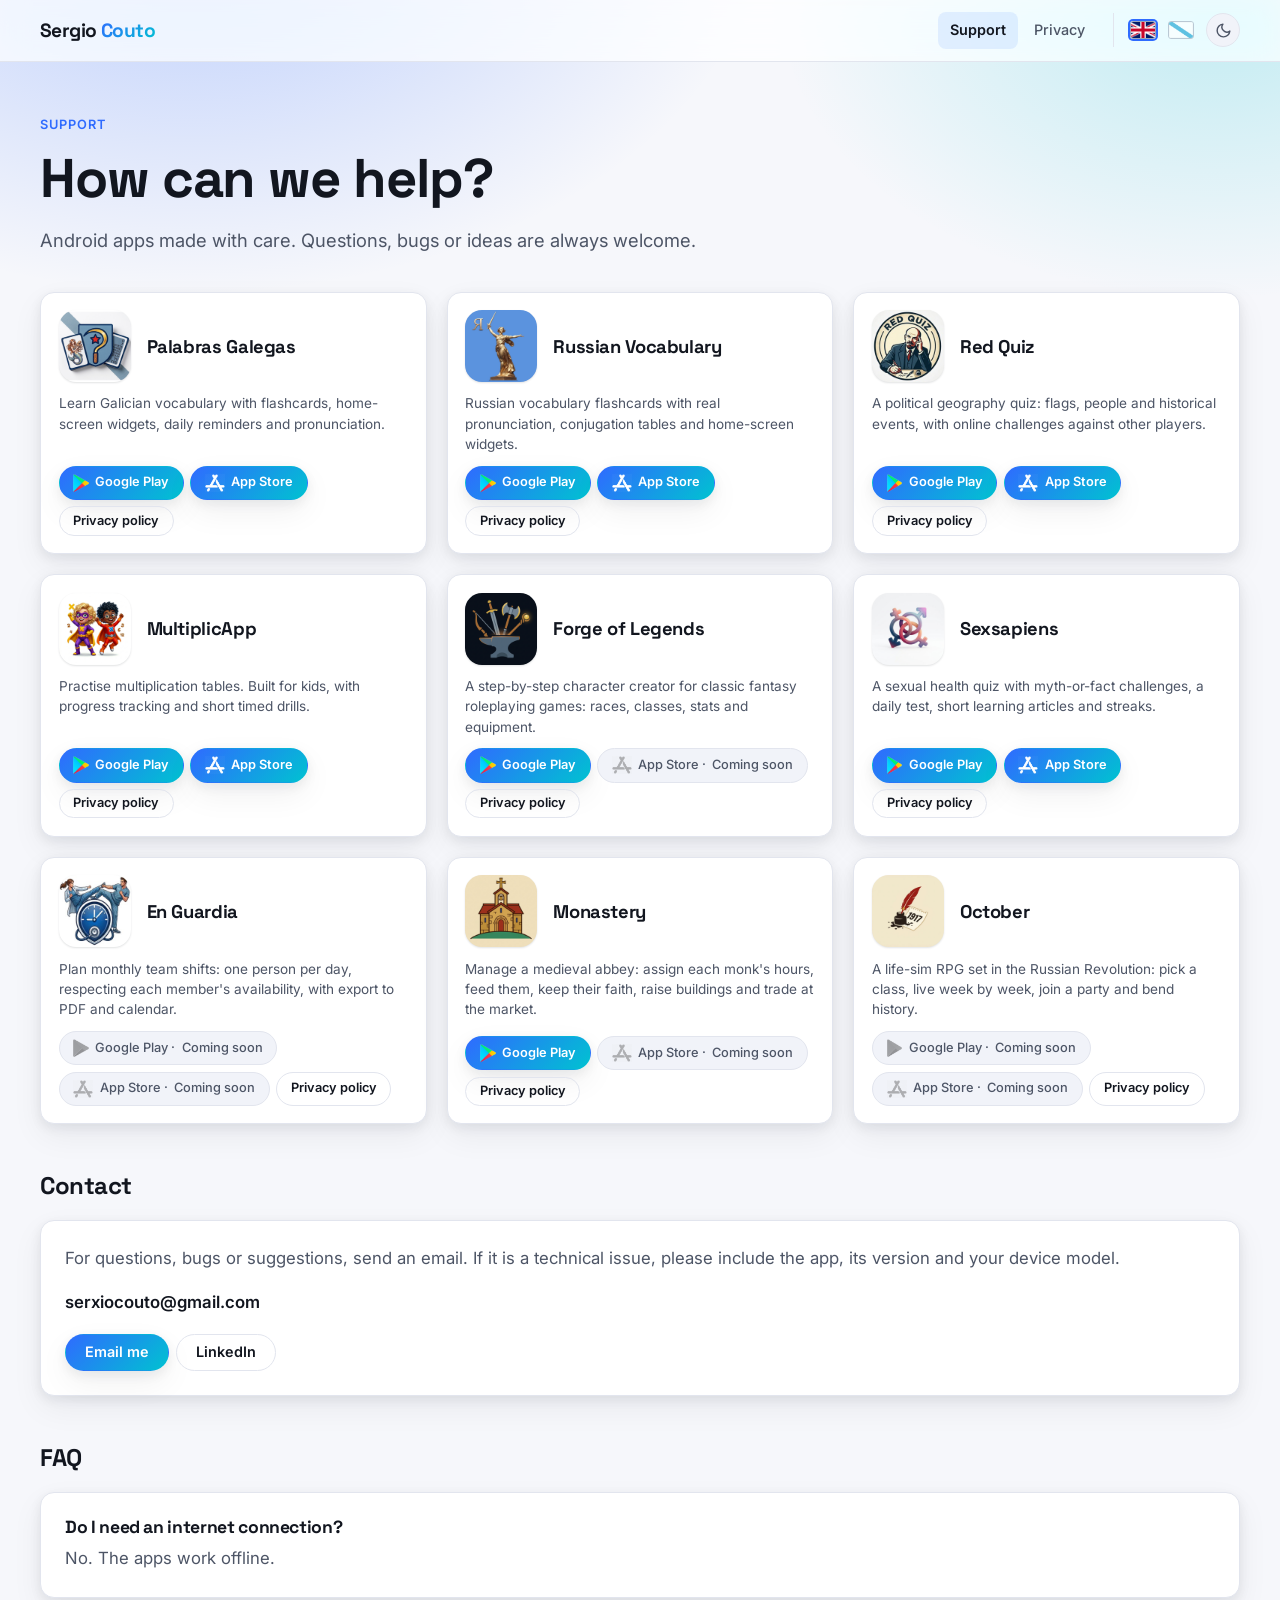
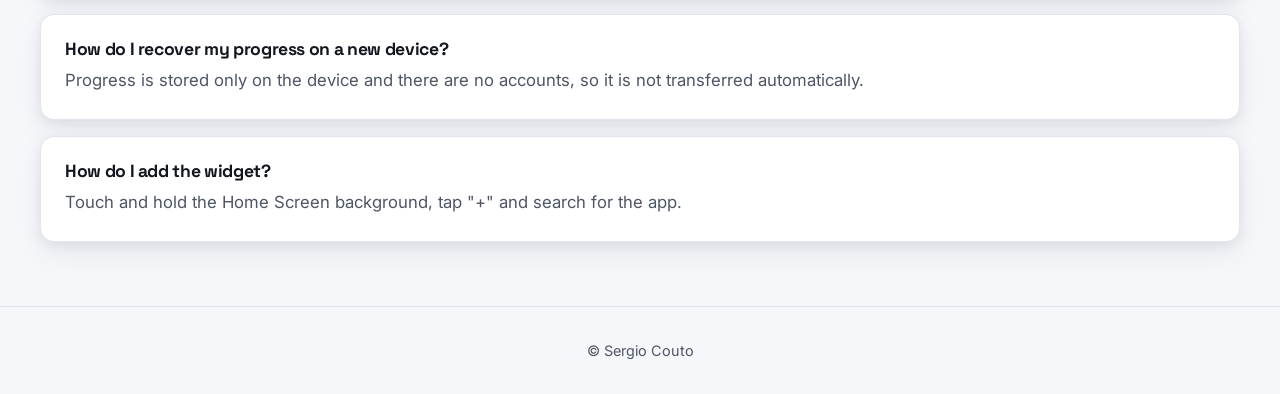
==== commit 943d7278: "Link Vocabulario Ruso App Store button Co-Authored-By: Claude Sonnet 5.5 <noreply@anthropic.com> Cla" ====
--- a/index.html
+++ b/index.html
@@ -34,7 +34,7 @@
 <div class="stores"><a class="btn btn--primary" href="https://play.google.com/store/apps/details?id=com.cards.galician" target="_blank" rel="noopener noreferrer"><img class="store-ico" src="images/google-play.png" alt="" aria-hidden="true">Google Play</a><a class="btn btn--primary" href="https://apps.apple.com/app/id6819353500" target="_blank" rel="noopener noreferrer"><img class="store-ico" src="images/app-store.png" alt="" aria-hidden="true">App Store</a><a class="btn btn--ghost" href="privacy-palabras-galegas.html" data-i18n="btnPriv">Privacy policy</a></div></article>
 <article class="app"><div class="app-head"><img src="images/russian.png" alt="" width="56" height="56"><h3 data-i18n="nRus">Russian Vocabulary</h3></div>
 <p data-i18n="dRus">Russian vocabulary flashcards with real pronunciation, conjugation tables and home-screen widgets.</p>
-<div class="stores"><a class="btn btn--primary" href="https://play.google.com/store/apps/details?id=com.russian.vocabulary" target="_blank" rel="noopener noreferrer"><img class="store-ico" src="images/google-play.png" alt="" aria-hidden="true">Google Play</a><span class="btn btn--soon" aria-disabled="true"><img class="store-ico" src="images/app-store.png" alt="" aria-hidden="true">App Store · <span data-i18n="soon">Coming soon</span></span><a class="btn btn--ghost" href="privacy-vocabulario-ruso.html" data-i18n="btnPriv">Privacy policy</a></div></article>
+<div class="stores"><a class="btn btn--primary" href="https://play.google.com/store/apps/details?id=com.russian.vocabulary" target="_blank" rel="noopener noreferrer"><img class="store-ico" src="images/google-play.png" alt="" aria-hidden="true">Google Play</a><a class="btn btn--primary" href="https://apps.apple.com/app/id6819598535" target="_blank" rel="noopener noreferrer"><img class="store-ico" src="images/app-store.png" alt="" aria-hidden="true">App Store</a><a class="btn btn--ghost" href="privacy-vocabulario-ruso.html" data-i18n="btnPriv">Privacy policy</a></div></article>
 <article class="app"><div class="app-head"><img src="images/redquiz.png" alt="" width="56" height="56"><h3 data-i18n="nRed">Red Quiz</h3></div>
 <p data-i18n="dRed">A political geography quiz: flags, people and historical events, with online challenges against other players.</p>
 <div class="stores"><a class="btn btn--primary" href="https://play.google.com/store/apps/details?id=com.redquiz" target="_blank" rel="noopener noreferrer"><img class="store-ico" src="images/google-play.png" alt="" aria-hidden="true">Google Play</a><a class="btn btn--primary" href="https://apps.apple.com/app/id6819597743" target="_blank" rel="noopener noreferrer"><img class="store-ico" src="images/app-store.png" alt="" aria-hidden="true">App Store</a><a class="btn btn--ghost" href="privacy-red-quiz.html" data-i18n="btnPriv">Privacy policy</a></div></article>
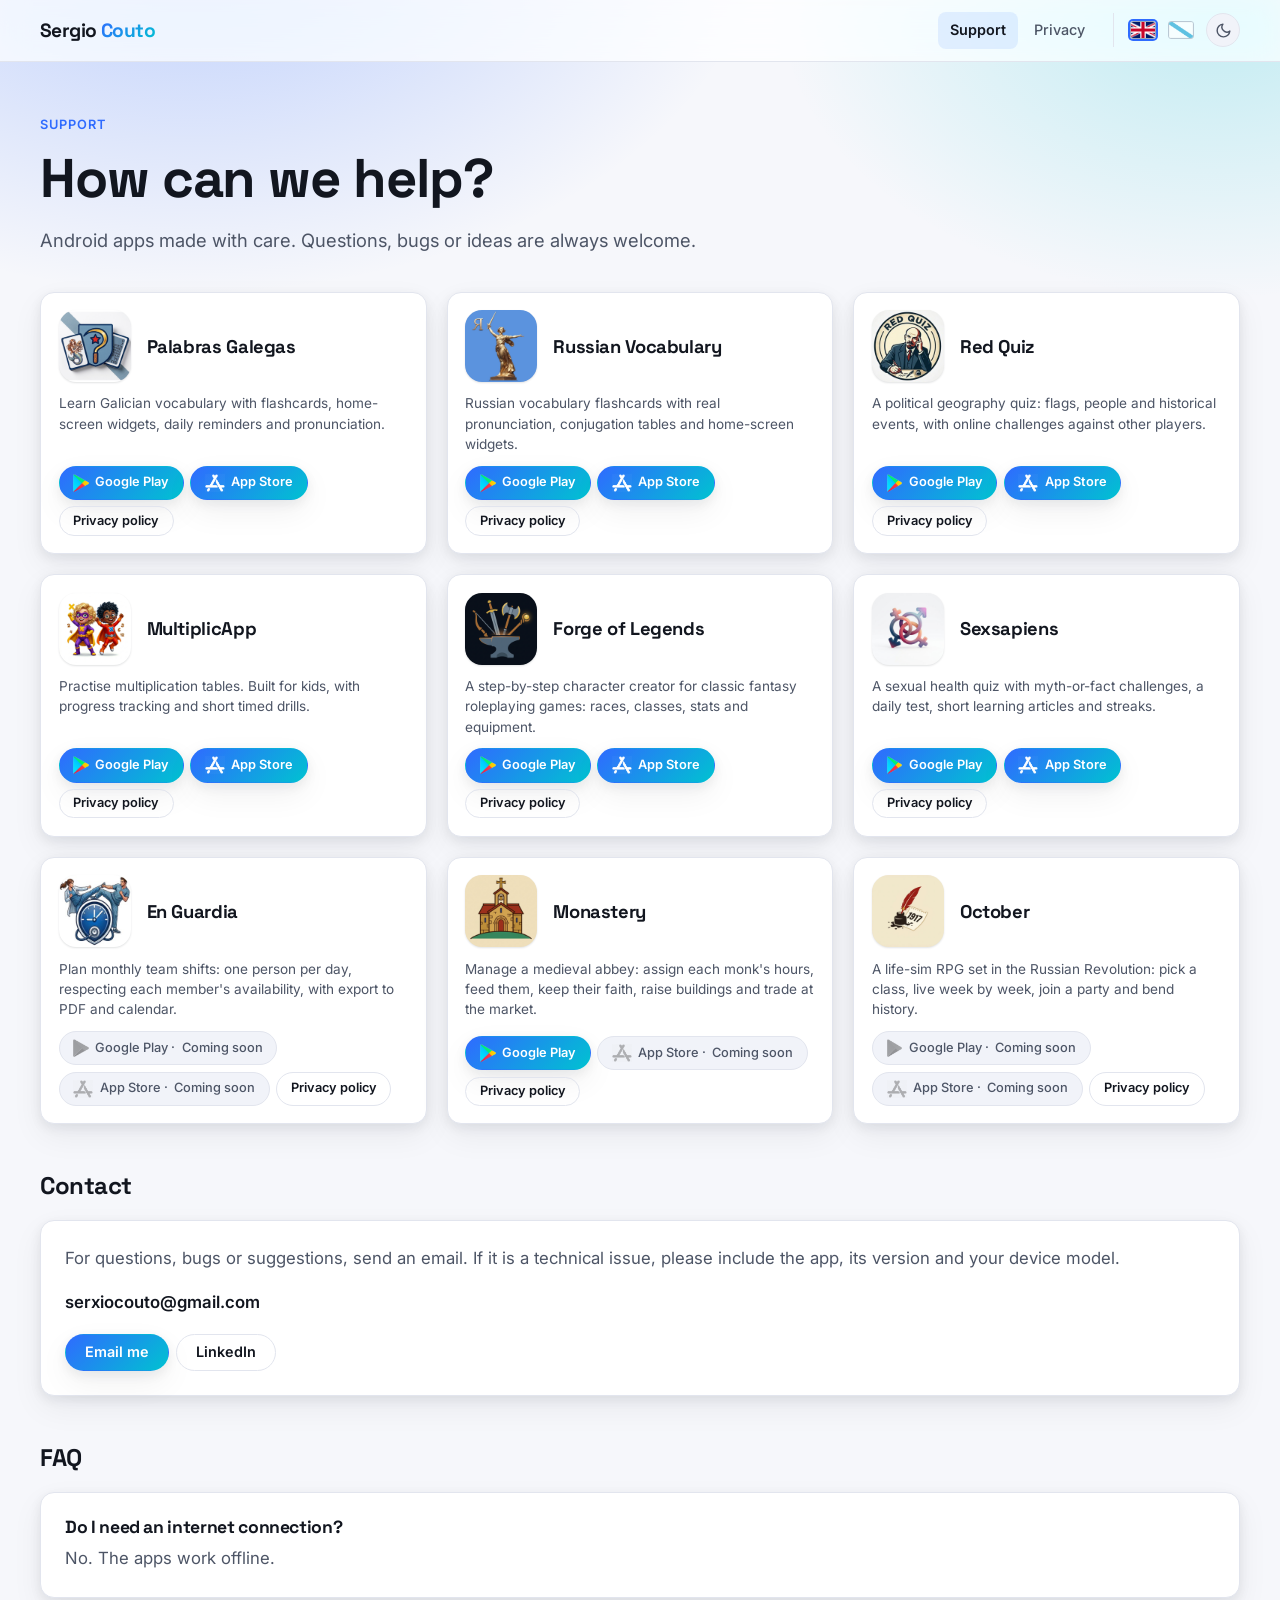
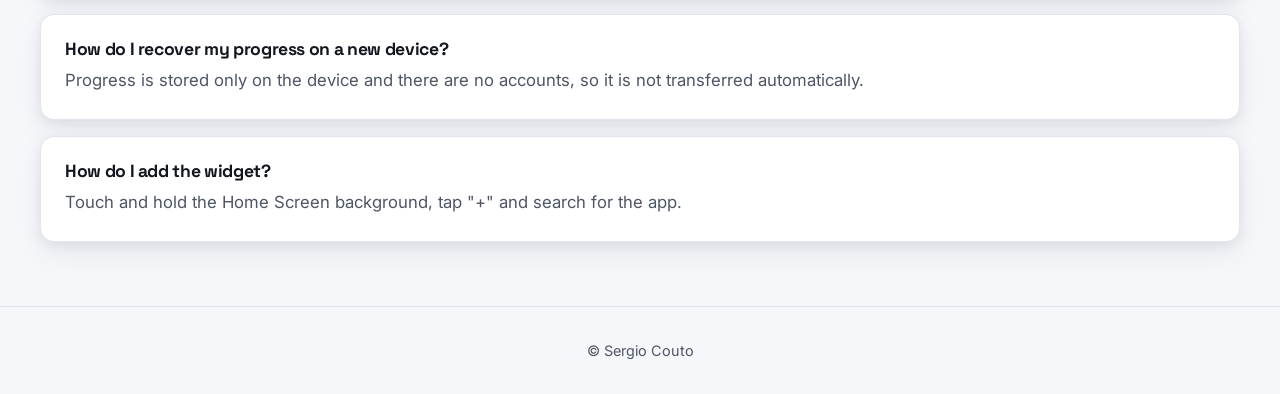
==== commit 8527ec2d: "forxa" ====
--- a/index.html
+++ b/index.html
@@ -43,7 +43,7 @@
 <div class="stores"><a class="btn btn--primary" href="https://play.google.com/store/apps/details?id=com.aprende.multiplica" target="_blank" rel="noopener noreferrer"><img class="store-ico" src="images/google-play.png" alt="" aria-hidden="true">Google Play</a><a class="btn btn--primary" href="https://apps.apple.com/app/id6820930374" target="_blank" rel="noopener noreferrer"><img class="store-ico" src="images/app-store.png" alt="" aria-hidden="true">App Store</a><a class="btn btn--ghost" href="privacy-multiplicapp.html" data-i18n="btnPriv">Privacy policy</a></div></article>
 <article class="app"><div class="app-head"><img src="images/forxarpg.png" alt="" width="56" height="56"><h3 data-i18n="nFor">Forge of Legends</h3></div>
 <p data-i18n="dFor">A step-by-step character creator for classic fantasy roleplaying games: races, classes, stats and equipment.</p>
-<div class="stores"><a class="btn btn--primary" href="https://play.google.com/store/apps/details?id=com.forja.rpg" target="_blank" rel="noopener noreferrer"><img class="store-ico" src="images/google-play.png" alt="" aria-hidden="true">Google Play</a><span class="btn btn--soon" aria-disabled="true"><img class="store-ico" src="images/app-store.png" alt="" aria-hidden="true">App Store · <span data-i18n="soon">Coming soon</span></span><a class="btn btn--ghost" href="privacy-forxa-de-lendas.html" data-i18n="btnPriv">Privacy policy</a></div></article>
+<div class="stores"><a class="btn btn--primary" href="https://play.google.com/store/apps/details?id=com.forja.rpg" target="_blank" rel="noopener noreferrer"><img class="store-ico" src="images/google-play.png" alt="" aria-hidden="true">Google Play</a><a class="btn btn--primary" href="https://apps.apple.com/app/id6824268364" target="_blank" rel="noopener noreferrer"><img class="store-ico" src="images/app-store.png" alt="" aria-hidden="true">App Store</a><a class="btn btn--ghost" href="privacy-forxa-de-lendas.html" data-i18n="btnPriv">Privacy policy</a></div></article>
 <article class="app"><div class="app-head"><img src="images/sexsapiens.png" alt="" width="56" height="56"><h3>Sexsapiens</h3></div>
 <p data-i18n="dSex">A sexual health quiz with myth-or-fact challenges, a daily test, short learning articles and streaks.</p>
 <div class="stores"><a class="btn btn--primary" href="https://play.google.com/store/apps/details?id=com.sexsapiens" target="_blank" rel="noopener noreferrer"><img class="store-ico" src="images/google-play.png" alt="" aria-hidden="true">Google Play</a><a class="btn btn--primary" href="https://apps.apple.com/app/id6820930297" target="_blank" rel="noopener noreferrer"><img class="store-ico" src="images/app-store.png" alt="" aria-hidden="true">App Store</a><a class="btn btn--ghost" href="privacy-sexsapiens.html" data-i18n="btnPriv">Privacy policy</a></div></article>
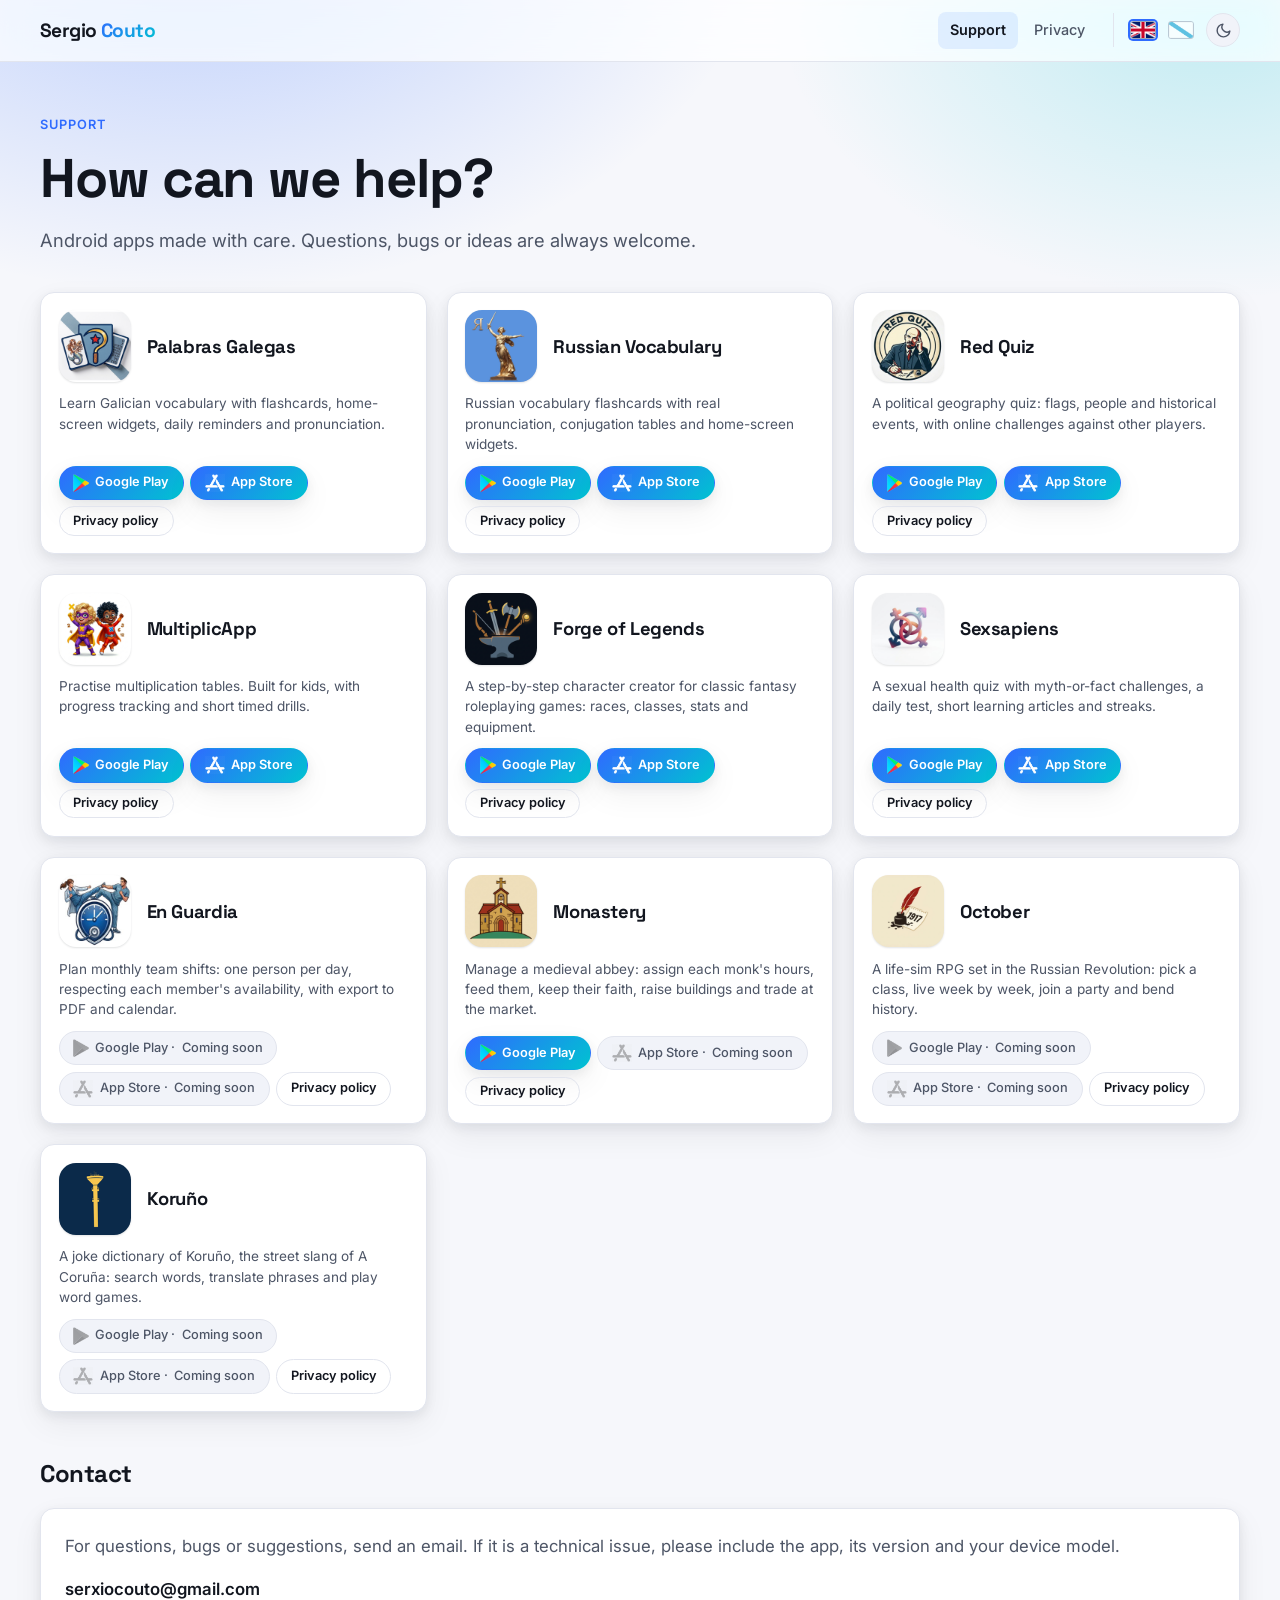
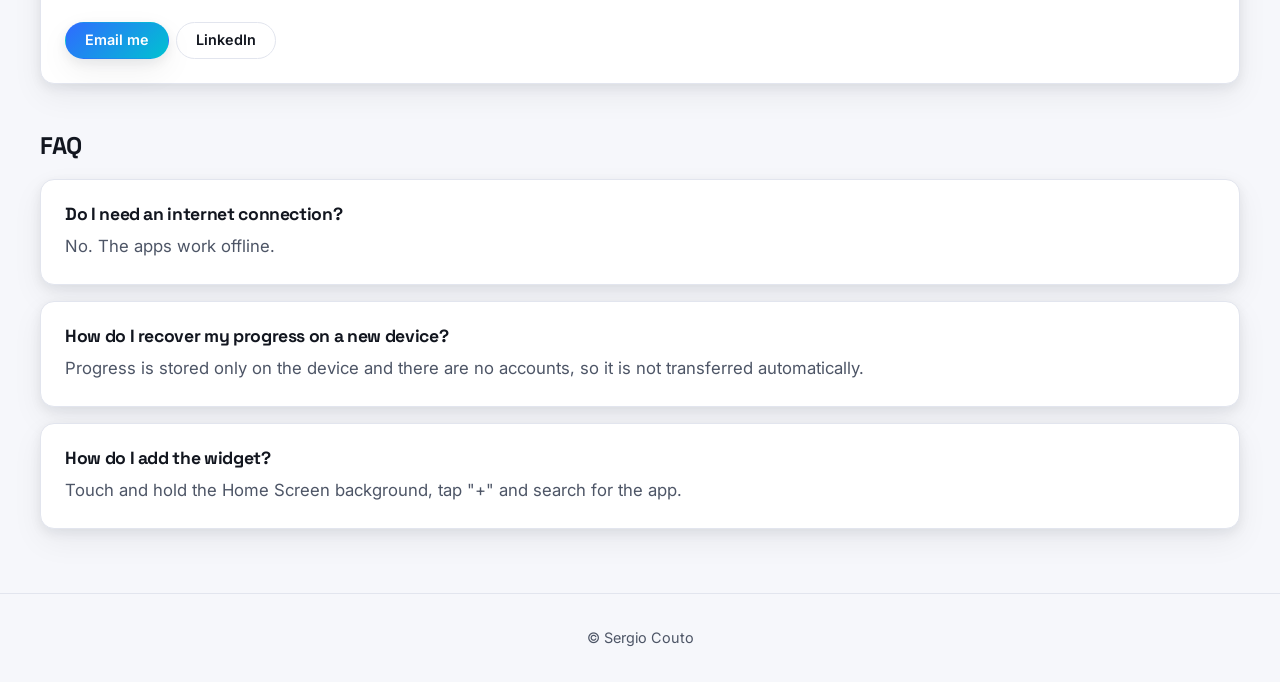
==== commit b5482ab5: "koruno" ====
--- a/index.html
+++ b/index.html
@@ -1,7 +1,7 @@
 <!doctype html>
 <html lang="en"><head><meta charset="utf-8"><meta name="viewport" content="width=device-width,initial-scale=1">
 <title>Support · Sergio Couto</title>
-<meta name="description" content="Support for Palabras Galegas, Russian Vocabulary, Red Quiz, MultiplicApp, Forge of Legends, Sexsapiens, En Guardia, Monastery and October.">
+<meta name="description" content="Support for Palabras Galegas, Russian Vocabulary, Red Quiz, MultiplicApp, Forge of Legends, Sexsapiens, En Guardia, Monastery, October and Koruño.">
 <meta name="theme-color" content="#2f6bff">
 <script>(function(){var t=null;try{t=localStorage.getItem("theme");}catch(e){}if(t==="dark"||t==="light"){document.documentElement.dataset.theme=t;}})();</script>
 <link rel="preconnect" href="https://fonts.googleapis.com"><link rel="preconnect" href="https://fonts.gstatic.com" crossorigin>
@@ -56,6 +56,9 @@
 <article class="app"><div class="app-head"><img src="images/outubro.png" alt="" width="56" height="56"><h3 data-i18n="nOut">October</h3></div>
 <p data-i18n="dOut">A life-sim RPG set in the Russian Revolution: pick a class, live week by week, join a party and bend history.</p>
 <div class="stores"><span class="btn btn--soon" aria-disabled="true"><img class="store-ico" src="images/google-play.png" alt="" aria-hidden="true">Google Play · <span data-i18n="soon">Coming soon</span></span><span class="btn btn--soon" aria-disabled="true"><img class="store-ico" src="images/app-store.png" alt="" aria-hidden="true">App Store · <span data-i18n="soon">Coming soon</span></span><a class="btn btn--ghost" href="privacy-outubro.html" data-i18n="btnPriv">Privacy policy</a></div></article>
+<article class="app"><div class="app-head"><img src="images/koruno.png" alt="" width="56" height="56"><h3>Koruño</h3></div>
+<p data-i18n="dKor">A joke dictionary of Koruño, the street slang of A Coruña: search words, translate phrases and play word games.</p>
+<div class="stores"><span class="btn btn--soon" aria-disabled="true"><img class="store-ico" src="images/google-play.png" alt="" aria-hidden="true">Google Play · <span data-i18n="soon">Coming soon</span></span><span class="btn btn--soon" aria-disabled="true"><img class="store-ico" src="images/app-store.png" alt="" aria-hidden="true">App Store · <span data-i18n="soon">Coming soon</span></span><a class="btn btn--ghost" href="privacy-koruno.html" data-i18n="btnPriv">Privacy policy</a></div></article>
 </div>
 <h2 data-i18n="sContactTitle">Contact</h2>
 <div class="card"><p data-i18n="sContactText">For questions, bugs or suggestions, send an email. If it is a technical issue, please include the app, its version and your device model.</p>
